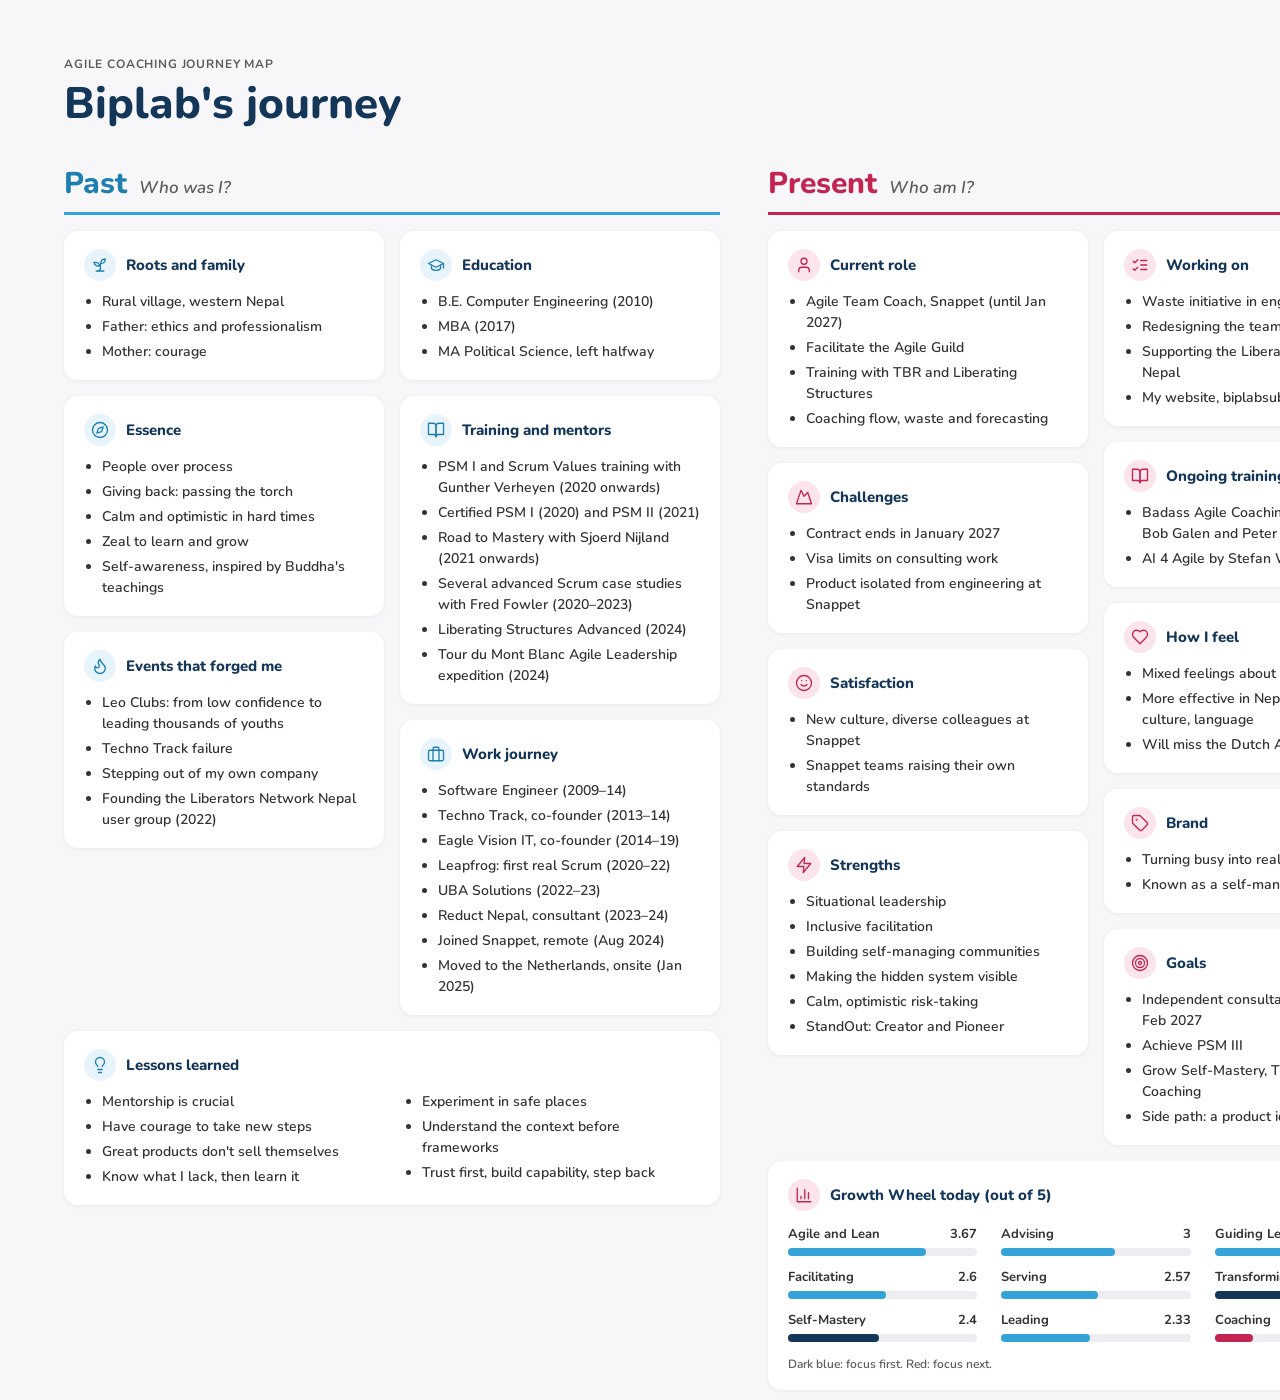
==== agile-journey-map-biplab.html @ 92140077 "Added Agile Journey Map" ====
<!doctype html>
<html lang="en-GB">
<head>
<meta charset="utf-8">
<meta name="viewport" content="width=device-width, initial-scale=1">
<meta name="robots" content="noindex, nofollow, noarchive, nosnippet, noimageindex">
<meta name="referrer" content="no-referrer">
<title>Agile Journey Map</title>
<link rel="preconnect" href="https://fonts.googleapis.com">
<link href="https://fonts.googleapis.com/css2?family=Nunito:wght@400;600;700;800&amp;display=swap" rel="stylesheet">
<style>
body{margin:0}
a{color:#143659}a:hover{color:#34a3d7}
/* Tablet and phone: stack Past, Present and Future */
@media (max-width: 1100px) {
  .aj-root{width:auto!important;height:auto!important;padding:32px 24px 40px!important;gap:28px!important}
  .aj-cols{flex-direction:column!important;gap:40px!important}
  .aj-col{width:100%!important;max-width:680px;margin:0 auto}
  .aj-head{flex-direction:column!important;align-items:flex-start!important;gap:14px!important;max-width:680px;width:100%;margin:0 auto}
  .aj-legend{flex-wrap:wrap;row-gap:6px!important}
}
/* Phone: one card per row */
@media (max-width: 640px) {
  .aj-root{padding:24px 16px 32px!important}
  .aj-head h1{font-size:34px!important;line-height:40px!important}
  .aj-legend span[style*="margin-left"]{margin-left:0!important;flex-basis:100%}
  .aj-split{flex-direction:column!important}
  .aj-split > div{width:100%;flex:none!important}
  .aj-grid2{grid-template-columns:minmax(0,1fr)!important}
  .aj-grid3{grid-template-columns:repeat(2,minmax(0,1fr))!important;column-gap:16px!important}
}
</style>
</head>
<body>
<div class="aj-root" style="width: 2200px; height: 1400px; box-sizing: border-box; padding: 56px 64px; background: #f7f7f9; font-family: 'ABeZeh', 'Nunito', sans-serif; color: #333333; display: flex; flex-direction: column; gap: 36px">

<div class="aj-head" style="display: flex; align-items: flex-end; justify-content: space-between; gap: 24px">
<div style="display: flex; flex-direction: column; gap: 6px">
<div style="font-size: 12px; line-height: 16px; font-weight: 700; letter-spacing: 0.07em; color: #5c5c5c">AGILE COACHING JOURNEY MAP</div>
<h1 style="margin: 0; font-size: 44px; line-height: 52px; font-weight: 800; color: #143659">Biplab's journey</h1>
</div>
<div class="aj-legend" style="display: flex; align-items: center; gap: 14px; font-size: 15px; font-weight: 700; color: #5c5c5c">
<span style="color: #1f7fb0">Past</span>
<span style="width: 56px; height: 2px; background: #c2c2c8"></span>
<span style="color: #c32451">Present</span>
<span style="width: 56px; height: 2px; background: #c2c2c8"></span>
<span style="color: #237a52">Future</span>
<span style="margin-left: 18px; font-weight: 600; color: #737373">Updated November 2026</span>
</div>
</div>

<div class="aj-cols" style="display: flex; gap: 48px; align-items: flex-start">

<!-- PAST: left = who I am, right = what I learned and did -->
<div class="aj-col" style="width: 656px; display: flex; flex-direction: column; gap: 16px">
<div style="display: flex; align-items: baseline; gap: 12px; padding-bottom: 10px; border-bottom: 3px solid #34a3d7">
<span style="font-size: 30px; line-height: 36px; font-weight: 800; color: #1f7fb0">Past</span>
<span style="font-size: 17px; font-weight: 600; font-style: italic; color: #5c5c5c">Who was I?</span>
</div>
<div class="aj-split" style="display: flex; gap: 16px; align-items: flex-start">
<div style="flex: 1 1 0; min-width: 0; display: flex; flex-direction: column; gap: 16px">

<div style="background: #ffffff; border-radius: 14px; box-shadow: 0 1px 4px rgba(20,54,89,0.07); padding: 18px 20px; display: flex; flex-direction: column; gap: 10px">
<div style="display: flex; align-items: center; gap: 10px; font-size: 15px; font-weight: 800; color: #143659"><span style="width: 32px; height: 32px; border-radius: 9999px; background: #e8f4fb; color: #1f7fb0; display: flex; align-items: center; justify-content: center; flex-shrink: 0"><svg width="18" height="18" viewBox="0 0 24 24" fill="none" stroke="currentColor" stroke-width="1.75" stroke-linecap="round" stroke-linejoin="round" aria-hidden="true"><path d="M7 20h10"></path><path d="M10 20c5.5-2.5.8-6.4 3-10"></path><path d="M9.5 9.4c1.1.8 1.8 2.2 2.3 3.7-2 .4-3.5.4-4.8-.3-1.2-.6-2.3-1.9-3-4.2 2.8-.5 4.4 0 5.5.8z"></path><path d="M14.1 6a7 7 0 0 0-1.1 4c1.9-.1 3.3-.6 4.3-1.4 1-1 1.6-2.3 1.7-4.6-2.7.1-4 1-4.9 2z"></path></svg></span>Roots and family</div>
<ul style="margin: 0; padding-left: 18px; font-size: 14px; line-height: 21px; font-weight: 600; display: flex; flex-direction: column; gap: 4px">
<li>Rural village, western Nepal</li>
<li>Father: ethics and professionalism</li>
<li>Mother: courage</li>
</ul>
</div>

<div style="background: #ffffff; border-radius: 14px; box-shadow: 0 1px 4px rgba(20,54,89,0.07); padding: 18px 20px; display: flex; flex-direction: column; gap: 10px">
<div style="display: flex; align-items: center; gap: 10px; font-size: 15px; font-weight: 800; color: #143659"><span style="width: 32px; height: 32px; border-radius: 9999px; background: #e8f4fb; color: #1f7fb0; display: flex; align-items: center; justify-content: center; flex-shrink: 0"><svg width="18" height="18" viewBox="0 0 24 24" fill="none" stroke="currentColor" stroke-width="1.75" stroke-linecap="round" stroke-linejoin="round" aria-hidden="true"><circle cx="12" cy="12" r="10"></circle><path d="m16.24 7.76-2.12 6.36-6.36 2.12 2.12-6.36 6.36-2.12z"></path></svg></span>Essence</div>
<ul style="margin: 0; padding-left: 18px; font-size: 14px; line-height: 21px; font-weight: 600; display: flex; flex-direction: column; gap: 4px">
<li>People over process</li>
<li>Giving back: passing the torch</li>
<li>Calm and optimistic in hard times</li>
<li>Zeal to learn and grow</li>
<li>Self-awareness, inspired by Buddha's teachings</li>
</ul>
</div>

<div style="background: #ffffff; border-radius: 14px; box-shadow: 0 1px 4px rgba(20,54,89,0.07); padding: 18px 20px; display: flex; flex-direction: column; gap: 10px">
<div style="display: flex; align-items: center; gap: 10px; font-size: 15px; font-weight: 800; color: #143659"><span style="width: 32px; height: 32px; border-radius: 9999px; background: #e8f4fb; color: #1f7fb0; display: flex; align-items: center; justify-content: center; flex-shrink: 0"><svg width="18" height="18" viewBox="0 0 24 24" fill="none" stroke="currentColor" stroke-width="1.75" stroke-linecap="round" stroke-linejoin="round" aria-hidden="true"><path d="M8.5 14.5A2.5 2.5 0 0 0 11 12c0-1.38-.5-2-1-3-1.07-2.14-.22-4.05 2-6 .5 2.5 2 4.9 4 6.5 2 1.6 3 3.5 3 5.5a7 7 0 1 1-14 0c0-1.15.43-2.29 1-3a2.5 2.5 0 0 0 2.5 2.5z"></path></svg></span>Events that forged me</div>
<ul style="margin: 0; padding-left: 18px; font-size: 14px; line-height: 21px; font-weight: 600; display: flex; flex-direction: column; gap: 4px">
<li>Leo Clubs: from low confidence to leading thousands of youths</li>
<li>Techno Track failure</li>
<li>Stepping out of my own company</li>
<li>Founding the Liberators Network Nepal user group (2022)</li>
</ul>
</div>

</div>
<div style="flex: 1 1 0; min-width: 0; display: flex; flex-direction: column; gap: 16px">

<div style="background: #ffffff; border-radius: 14px; box-shadow: 0 1px 4px rgba(20,54,89,0.07); padding: 18px 20px; display: flex; flex-direction: column; gap: 10px">
<div style="display: flex; align-items: center; gap: 10px; font-size: 15px; font-weight: 800; color: #143659"><span style="width: 32px; height: 32px; border-radius: 9999px; background: #e8f4fb; color: #1f7fb0; display: flex; align-items: center; justify-content: center; flex-shrink: 0"><svg width="18" height="18" viewBox="0 0 24 24" fill="none" stroke="currentColor" stroke-width="1.75" stroke-linecap="round" stroke-linejoin="round" aria-hidden="true"><path d="M22 10v6M2 10l10-5 10 5-10 5z"></path><path d="M6 12v5c3 3 9 3 12 0v-5"></path></svg></span>Education</div>
<ul style="margin: 0; padding-left: 18px; font-size: 14px; line-height: 21px; font-weight: 600; display: flex; flex-direction: column; gap: 4px">
<li>B.E. Computer Engineering (2010)</li>
<li>MBA (2017)</li>
<li>MA Political Science, left halfway</li>
</ul>
</div>

<div style="background: #ffffff; border-radius: 14px; box-shadow: 0 1px 4px rgba(20,54,89,0.07); padding: 18px 20px; display: flex; flex-direction: column; gap: 10px">
<div style="display: flex; align-items: center; gap: 10px; font-size: 15px; font-weight: 800; color: #143659"><span style="width: 32px; height: 32px; border-radius: 9999px; background: #e8f4fb; color: #1f7fb0; display: flex; align-items: center; justify-content: center; flex-shrink: 0"><svg width="18" height="18" viewBox="0 0 24 24" fill="none" stroke="currentColor" stroke-width="1.75" stroke-linecap="round" stroke-linejoin="round" aria-hidden="true"><path d="M2 3h6a4 4 0 0 1 4 4v14a3 3 0 0 0-3-3H2z"></path><path d="M22 3h-6a4 4 0 0 0-4 4v14a3 3 0 0 1 3-3h7z"></path></svg></span>Training and mentors</div>
<ul style="margin: 0; padding-left: 18px; font-size: 14px; line-height: 21px; font-weight: 600; display: flex; flex-direction: column; gap: 4px">
<li>PSM I and Scrum Values training with Gunther Verheyen (2020 onwards)</li>
<li>Certified PSM I (2020) and PSM II (2021)</li>
<li>Road to Mastery with Sjoerd Nijland (2021 onwards)</li>
<li>Several advanced Scrum case studies with Fred Fowler (2020–2023)</li>
<li>Liberating Structures Advanced (2024)</li>
<li>Tour du Mont Blanc Agile Leadership expedition (2024)</li>
</ul>
</div>

<div style="background: #ffffff; border-radius: 14px; box-shadow: 0 1px 4px rgba(20,54,89,0.07); padding: 18px 20px; display: flex; flex-direction: column; gap: 10px">
<div style="display: flex; align-items: center; gap: 10px; font-size: 15px; font-weight: 800; color: #143659"><span style="width: 32px; height: 32px; border-radius: 9999px; background: #e8f4fb; color: #1f7fb0; display: flex; align-items: center; justify-content: center; flex-shrink: 0"><svg width="18" height="18" viewBox="0 0 24 24" fill="none" stroke="currentColor" stroke-width="1.75" stroke-linecap="round" stroke-linejoin="round" aria-hidden="true"><rect width="20" height="14" x="2" y="7" rx="2"></rect><path d="M16 21V5a2 2 0 0 0-2-2h-4a2 2 0 0 0-2 2v16"></path></svg></span>Work journey</div>
<ul style="margin: 0; padding-left: 18px; font-size: 14px; line-height: 21px; font-weight: 600; display: flex; flex-direction: column; gap: 4px">
<li>Software Engineer (2009–14)</li>
<li>Techno Track, co-founder (2013–14)</li>
<li>Eagle Vision IT, co-founder (2014–19)</li>
<li>Leapfrog: first real Scrum (2020–22)</li>
<li>UBA Solutions (2022–23)</li>
<li>Reduct Nepal, consultant (2023–24)</li>
<li>Joined Snappet, remote (Aug 2024)</li>
<li>Moved to the Netherlands, onsite (Jan 2025)</li>
</ul>
</div>

</div>
</div>

<div style="background: #ffffff; border-radius: 14px; box-shadow: 0 1px 4px rgba(20,54,89,0.07); padding: 18px 20px; display: flex; flex-direction: column; gap: 10px">
<div style="display: flex; align-items: center; gap: 10px; font-size: 15px; font-weight: 800; color: #143659"><span style="width: 32px; height: 32px; border-radius: 9999px; background: #e8f4fb; color: #1f7fb0; display: flex; align-items: center; justify-content: center; flex-shrink: 0"><svg width="18" height="18" viewBox="0 0 24 24" fill="none" stroke="currentColor" stroke-width="1.75" stroke-linecap="round" stroke-linejoin="round" aria-hidden="true"><path d="M15 14c.2-1 .7-1.7 1.5-2.5 1-.9 1.5-2.2 1.5-3.5A6 6 0 0 0 6 8c0 1 .2 2.2 1.5 3.5.7.7 1.3 1.5 1.5 2.5"></path><path d="M9 18h6"></path><path d="M10 22h4"></path></svg></span>Lessons learned</div>
<div class="aj-grid2" style="display: grid; grid-template-columns: repeat(2, minmax(0, 1fr)); column-gap: 24px">
<ul style="margin: 0; padding-left: 18px; font-size: 14px; line-height: 21px; font-weight: 600; display: flex; flex-direction: column; gap: 4px">
<li>Mentorship is crucial</li>
<li>Have courage to take new steps</li>
<li>Great products don't sell themselves</li>
<li>Know what I lack, then learn it</li>
</ul>
<ul style="margin: 0; padding-left: 18px; font-size: 14px; line-height: 21px; font-weight: 600; display: flex; flex-direction: column; gap: 4px">
<li>Experiment in safe places</li>
<li>Understand the context before frameworks</li>
<li>Trust first, build capability, step back</li>
</ul>
</div>
</div>
</div>

<!-- PRESENT: context, then me, then goals leading into Future -->
<div class="aj-col" style="width: 656px; display: flex; flex-direction: column; gap: 16px">
<div style="display: flex; align-items: baseline; gap: 12px; padding-bottom: 10px; border-bottom: 3px solid #c32451">
<span style="font-size: 30px; line-height: 36px; font-weight: 800; color: #c32451">Present</span>
<span style="font-size: 17px; font-weight: 600; font-style: italic; color: #5c5c5c">Who am I?</span>
</div>
<div class="aj-split" style="display: flex; gap: 16px; align-items: flex-start">
<div style="flex: 1 1 0; min-width: 0; display: flex; flex-direction: column; gap: 16px">

<div style="background: #ffffff; border-radius: 14px; box-shadow: 0 1px 4px rgba(20,54,89,0.07); padding: 18px 20px; display: flex; flex-direction: column; gap: 10px">
<div style="display: flex; align-items: center; gap: 10px; font-size: 15px; font-weight: 800; color: #143659"><span style="width: 32px; height: 32px; border-radius: 9999px; background: #fbe4ea; color: #c32451; display: flex; align-items: center; justify-content: center; flex-shrink: 0"><svg width="18" height="18" viewBox="0 0 24 24" fill="none" stroke="currentColor" stroke-width="1.75" stroke-linecap="round" stroke-linejoin="round" aria-hidden="true"><path d="M19 21v-2a4 4 0 0 0-4-4H9a4 4 0 0 0-4 4v2"></path><circle cx="12" cy="7" r="4"></circle></svg></span>Current role</div>
<ul style="margin: 0; padding-left: 18px; font-size: 14px; line-height: 21px; font-weight: 600; display: flex; flex-direction: column; gap: 4px">
<li>Agile Team Coach, Snappet (until Jan 2027)</li>
<li>Facilitate the Agile Guild</li>
<li>Training with TBR and Liberating Structures</li>
<li>Coaching flow, waste and forecasting</li>
</ul>
</div>

<div style="background: #ffffff; border-radius: 14px; box-shadow: 0 1px 4px rgba(20,54,89,0.07); padding: 18px 20px; display: flex; flex-direction: column; gap: 10px">
<div style="display: flex; align-items: center; gap: 10px; font-size: 15px; font-weight: 800; color: #143659"><span style="width: 32px; height: 32px; border-radius: 9999px; background: #fbe4ea; color: #c32451; display: flex; align-items: center; justify-content: center; flex-shrink: 0"><svg width="18" height="18" viewBox="0 0 24 24" fill="none" stroke="currentColor" stroke-width="1.75" stroke-linecap="round" stroke-linejoin="round" aria-hidden="true"><path d="m8 3 4 8 5-5 5 15H2L8 3z"></path></svg></span>Challenges</div>
<ul style="margin: 0; padding-left: 18px; font-size: 14px; line-height: 21px; font-weight: 600; display: flex; flex-direction: column; gap: 4px">
<li>Contract ends in January 2027</li>
<li>Visa limits on consulting work</li>
<li>Product isolated from engineering at Snappet</li>
</ul>
</div>

<div style="background: #ffffff; border-radius: 14px; box-shadow: 0 1px 4px rgba(20,54,89,0.07); padding: 18px 20px; display: flex; flex-direction: column; gap: 10px">
<div style="display: flex; align-items: center; gap: 10px; font-size: 15px; font-weight: 800; color: #143659"><span style="width: 32px; height: 32px; border-radius: 9999px; background: #fbe4ea; color: #c32451; display: flex; align-items: center; justify-content: center; flex-shrink: 0"><svg width="18" height="18" viewBox="0 0 24 24" fill="none" stroke="currentColor" stroke-width="1.75" stroke-linecap="round" stroke-linejoin="round" aria-hidden="true"><circle cx="12" cy="12" r="10"></circle><path d="M8 14s1.5 2 4 2 4-2 4-2"></path><path d="M9 9h.01"></path><path d="M15 9h.01"></path></svg></span>Satisfaction</div>
<ul style="margin: 0; padding-left: 18px; font-size: 14px; line-height: 21px; font-weight: 600; display: flex; flex-direction: column; gap: 4px">
<li>New culture, diverse colleagues at Snappet</li>
<li>Snappet teams raising their own standards</li>
</ul>
</div>

<div style="background: #ffffff; border-radius: 14px; box-shadow: 0 1px 4px rgba(20,54,89,0.07); padding: 18px 20px; display: flex; flex-direction: column; gap: 10px">
<div style="display: flex; align-items: center; gap: 10px; font-size: 15px; font-weight: 800; color: #143659"><span style="width: 32px; height: 32px; border-radius: 9999px; background: #fbe4ea; color: #c32451; display: flex; align-items: center; justify-content: center; flex-shrink: 0"><svg width="18" height="18" viewBox="0 0 24 24" fill="none" stroke="currentColor" stroke-width="1.75" stroke-linecap="round" stroke-linejoin="round" aria-hidden="true"><path d="M13 2 3 14h9l-1 8 10-12h-9l1-8z"></path></svg></span>Strengths</div>
<ul style="margin: 0; padding-left: 18px; font-size: 14px; line-height: 21px; font-weight: 600; display: flex; flex-direction: column; gap: 4px">
<li>Situational leadership</li>
<li>Inclusive facilitation</li>
<li>Building self-managing communities</li>
<li>Making the hidden system visible</li>
<li>Calm, optimistic risk-taking</li>
<li>StandOut: Creator and Pioneer</li>
</ul>
</div>

</div>
<div style="flex: 1 1 0; min-width: 0; display: flex; flex-direction: column; gap: 16px">

<div style="background: #ffffff; border-radius: 14px; box-shadow: 0 1px 4px rgba(20,54,89,0.07); padding: 18px 20px; display: flex; flex-direction: column; gap: 10px">
<div style="display: flex; align-items: center; gap: 10px; font-size: 15px; font-weight: 800; color: #143659"><span style="width: 32px; height: 32px; border-radius: 9999px; background: #fbe4ea; color: #c32451; display: flex; align-items: center; justify-content: center; flex-shrink: 0"><svg width="18" height="18" viewBox="0 0 24 24" fill="none" stroke="currentColor" stroke-width="1.75" stroke-linecap="round" stroke-linejoin="round" aria-hidden="true"><path d="m3 17 2 2 4-4"></path><path d="m3 7 2 2 4-4"></path><path d="M13 6h8"></path><path d="M13 12h8"></path><path d="M13 18h8"></path></svg></span>Working on</div>
<ul style="margin: 0; padding-left: 18px; font-size: 14px; line-height: 21px; font-weight: 600; display: flex; flex-direction: column; gap: 4px">
<li>Waste initiative in engineering</li>
<li>Redesigning the team health meeting</li>
<li>Supporting the Liberators community in Nepal</li>
<li>My website, biplabsubedi.com</li>
</ul>
</div>

<div style="background: #ffffff; border-radius: 14px; box-shadow: 0 1px 4px rgba(20,54,89,0.07); padding: 18px 20px; display: flex; flex-direction: column; gap: 10px">
<div style="display: flex; align-items: center; gap: 10px; font-size: 15px; font-weight: 800; color: #143659"><span style="width: 32px; height: 32px; border-radius: 9999px; background: #fbe4ea; color: #c32451; display: flex; align-items: center; justify-content: center; flex-shrink: 0"><svg width="18" height="18" viewBox="0 0 24 24" fill="none" stroke="currentColor" stroke-width="1.75" stroke-linecap="round" stroke-linejoin="round" aria-hidden="true"><path d="M2 3h6a4 4 0 0 1 4 4v14a3 3 0 0 0-3-3H2z"></path><path d="M22 3h-6a4 4 0 0 0-4 4v14a3 3 0 0 1 3-3h7z"></path></svg></span>Ongoing training</div>
<ul style="margin: 0; padding-left: 18px; font-size: 14px; line-height: 21px; font-weight: 600; display: flex; flex-direction: column; gap: 4px">
<li>Badass Agile Coaching Masterclass with Bob Galen and Peter Fischbach</li>
<li>AI 4 Agile by Stefan Wolpers</li>
</ul>
</div>

<div style="background: #ffffff; border-radius: 14px; box-shadow: 0 1px 4px rgba(20,54,89,0.07); padding: 18px 20px; display: flex; flex-direction: column; gap: 10px">
<div style="display: flex; align-items: center; gap: 10px; font-size: 15px; font-weight: 800; color: #143659"><span style="width: 32px; height: 32px; border-radius: 9999px; background: #fbe4ea; color: #c32451; display: flex; align-items: center; justify-content: center; flex-shrink: 0"><svg width="18" height="18" viewBox="0 0 24 24" fill="none" stroke="currentColor" stroke-width="1.75" stroke-linecap="round" stroke-linejoin="round" aria-hidden="true"><path d="M19 14c1.49-1.46 3-3.21 3-5.5A5.5 5.5 0 0 0 16.5 3c-1.76 0-3 .5-4.5 2-1.5-1.5-2.74-2-4.5-2A5.5 5.5 0 0 0 2 8.5c0 2.3 1.5 4.05 3 5.5l7 7Z"></path></svg></span>How I feel</div>
<ul style="margin: 0; padding-left: 18px; font-size: 14px; line-height: 21px; font-weight: 600; display: flex; flex-direction: column; gap: 4px">
<li>Mixed feelings about leaving</li>
<li>More effective in Nepal: my country, culture, language</li>
<li>Will miss the Dutch Agile network</li>
</ul>
</div>

<div style="background: #ffffff; border-radius: 14px; box-shadow: 0 1px 4px rgba(20,54,89,0.07); padding: 18px 20px; display: flex; flex-direction: column; gap: 10px">
<div style="display: flex; align-items: center; gap: 10px; font-size: 15px; font-weight: 800; color: #143659"><span style="width: 32px; height: 32px; border-radius: 9999px; background: #fbe4ea; color: #c32451; display: flex; align-items: center; justify-content: center; flex-shrink: 0"><svg width="18" height="18" viewBox="0 0 24 24" fill="none" stroke="currentColor" stroke-width="1.75" stroke-linecap="round" stroke-linejoin="round" aria-hidden="true"><path d="M12.586 2.586A2 2 0 0 0 11.172 2H4a2 2 0 0 0-2 2v7.172a2 2 0 0 0 .586 1.414l8.704 8.704a2.426 2.426 0 0 0 3.42 0l6.58-6.58a2.426 2.426 0 0 0 0-3.42z"></path><circle cx="7.5" cy="7.5" r=".5"></circle></svg></span>Brand</div>
<ul style="margin: 0; padding-left: 18px; font-size: 14px; line-height: 21px; font-weight: 600; display: flex; flex-direction: column; gap: 4px">
<li>Turning busy into real value</li>
<li>Known as a self-management coach</li>
</ul>
</div>

<div style="background: #ffffff; border-radius: 14px; box-shadow: 0 1px 4px rgba(20,54,89,0.07); padding: 18px 20px; display: flex; flex-direction: column; gap: 10px">
<div style="display: flex; align-items: center; gap: 10px; font-size: 15px; font-weight: 800; color: #143659"><span style="width: 32px; height: 32px; border-radius: 9999px; background: #fbe4ea; color: #c32451; display: flex; align-items: center; justify-content: center; flex-shrink: 0"><svg width="18" height="18" viewBox="0 0 24 24" fill="none" stroke="currentColor" stroke-width="1.75" stroke-linecap="round" stroke-linejoin="round" aria-hidden="true"><circle cx="12" cy="12" r="10"></circle><circle cx="12" cy="12" r="6"></circle><circle cx="12" cy="12" r="2"></circle></svg></span>Goals</div>
<ul style="margin: 0; padding-left: 18px; font-size: 14px; line-height: 21px; font-weight: 600; display: flex; flex-direction: column; gap: 4px">
<li>Independent consultant in Kathmandu, Feb 2027</li>
<li>Achieve PSM III</li>
<li>Grow Self-Mastery, Transforming, then Coaching</li>
<li>Side path: a product idea in Nepal</li>
</ul>
</div>

</div>
</div>

<div style="background: #ffffff; border-radius: 14px; box-shadow: 0 1px 4px rgba(20,54,89,0.07); padding: 18px 20px; display: flex; flex-direction: column; gap: 14px">
<div style="display: flex; align-items: center; gap: 10px; font-size: 15px; font-weight: 800; color: #143659"><span style="width: 32px; height: 32px; border-radius: 9999px; background: #fbe4ea; color: #c32451; display: flex; align-items: center; justify-content: center; flex-shrink: 0"><svg width="18" height="18" viewBox="0 0 24 24" fill="none" stroke="currentColor" stroke-width="1.75" stroke-linecap="round" stroke-linejoin="round" aria-hidden="true"><path d="M3 3v18h18"></path><path d="M18 17V9"></path><path d="M13 17V5"></path><path d="M8 17v-3"></path></svg></span>Growth Wheel today (out of 5)</div>
<div class="aj-grid3" style="display: grid; grid-template-columns: repeat(3, minmax(0, 1fr)); column-gap: 24px; row-gap: 12px; font-size: 13px; line-height: 18px; font-weight: 700">
<div style="display: flex; flex-direction: column; gap: 5px"><div style="display: flex; justify-content: space-between"><span>Agile and Lean</span><span>3.67</span></div><div style="height: 8px; border-radius: 9999px; background: #ececf1"><div style="width: 73%; height: 8px; border-radius: 9999px; background: #34a3d7"></div></div></div>
<div style="display: flex; flex-direction: column; gap: 5px"><div style="display: flex; justify-content: space-between"><span>Advising</span><span>3</span></div><div style="height: 8px; border-radius: 9999px; background: #ececf1"><div style="width: 60%; height: 8px; border-radius: 9999px; background: #34a3d7"></div></div></div>
<div style="display: flex; flex-direction: column; gap: 5px"><div style="display: flex; justify-content: space-between"><span>Guiding Learning</span><span>3</span></div><div style="height: 8px; border-radius: 9999px; background: #ececf1"><div style="width: 60%; height: 8px; border-radius: 9999px; background: #34a3d7"></div></div></div>
<div style="display: flex; flex-direction: column; gap: 5px"><div style="display: flex; justify-content: space-between"><span>Facilitating</span><span>2.6</span></div><div style="height: 8px; border-radius: 9999px; background: #ececf1"><div style="width: 52%; height: 8px; border-radius: 9999px; background: #34a3d7"></div></div></div>
<div style="display: flex; flex-direction: column; gap: 5px"><div style="display: flex; justify-content: space-between"><span>Serving</span><span>2.57</span></div><div style="height: 8px; border-radius: 9999px; background: #ececf1"><div style="width: 51%; height: 8px; border-radius: 9999px; background: #34a3d7"></div></div></div>
<div style="display: flex; flex-direction: column; gap: 5px"><div style="display: flex; justify-content: space-between"><span>Transforming</span><span>2.5</span></div><div style="height: 8px; border-radius: 9999px; background: #ececf1"><div style="width: 50%; height: 8px; border-radius: 9999px; background: #143659"></div></div></div>
<div style="display: flex; flex-direction: column; gap: 5px"><div style="display: flex; justify-content: space-between"><span>Self-Mastery</span><span>2.4</span></div><div style="height: 8px; border-radius: 9999px; background: #ececf1"><div style="width: 48%; height: 8px; border-radius: 9999px; background: #143659"></div></div></div>
<div style="display: flex; flex-direction: column; gap: 5px"><div style="display: flex; justify-content: space-between"><span>Leading</span><span>2.33</span></div><div style="height: 8px; border-radius: 9999px; background: #ececf1"><div style="width: 47%; height: 8px; border-radius: 9999px; background: #34a3d7"></div></div></div>
<div style="display: flex; flex-direction: column; gap: 5px"><div style="display: flex; justify-content: space-between"><span>Coaching</span><span>1</span></div><div style="height: 8px; border-radius: 9999px; background: #ececf1"><div style="width: 20%; height: 8px; border-radius: 9999px; background: #c32451"></div></div></div>
</div>
<div style="font-size: 12px; line-height: 16px; font-weight: 600; color: #5c5c5c">Dark blue: focus first. Red: focus next.</div>
</div>
</div>

<!-- FUTURE: near to far, top to bottom -->
<div class="aj-col" style="width: 656px; display: flex; flex-direction: column; gap: 16px">
<div style="display: flex; align-items: baseline; gap: 12px; padding-bottom: 10px; border-bottom: 3px solid #2e9e6a">
<span style="font-size: 30px; line-height: 36px; font-weight: 800; color: #237a52">Future</span>
<span style="font-size: 17px; font-weight: 600; font-style: italic; color: #5c5c5c">Who will I become?</span>
</div>

<div style="background: #ffffff; border-radius: 14px; box-shadow: 0 1px 4px rgba(20,54,89,0.07); padding: 18px 20px; display: flex; flex-direction: column; gap: 10px">
<div style="display: flex; align-items: center; gap: 10px; font-size: 15px; font-weight: 800; color: #143659"><span style="width: 32px; height: 32px; border-radius: 9999px; background: #e3f3ea; color: #237a52; display: flex; align-items: center; justify-content: center; flex-shrink: 0"><svg width="18" height="18" viewBox="0 0 24 24" fill="none" stroke="currentColor" stroke-width="1.75" stroke-linecap="round" stroke-linejoin="round" aria-hidden="true"><circle cx="12" cy="12" r="10"></circle><path d="m12 16 4-4-4-4"></path><path d="M8 12h8"></path></svg></span>What's next</div>
<div class="aj-grid2" style="display: grid; grid-template-columns: repeat(2, minmax(0, 1fr)); column-gap: 24px">
<ul style="margin: 0; padding-left: 18px; font-size: 14px; line-height: 21px; font-weight: 600"><li>Next: build my consulting practice in Nepal</li></ul>
<ul style="margin: 0; padding-left: 18px; font-size: 14px; line-height: 21px; font-weight: 600"><li>5+ years: keep growing as a coach</li></ul>
</div>
</div>

<div class="aj-grid2" style="display: grid; grid-template-columns: repeat(2, minmax(0, 1fr)); gap: 16px">

<div style="background: #ffffff; border-radius: 14px; box-shadow: 0 1px 4px rgba(20,54,89,0.07); padding: 18px 20px; display: flex; flex-direction: column; gap: 10px">
<div style="display: flex; align-items: center; gap: 10px; font-size: 15px; font-weight: 800; color: #143659"><span style="width: 32px; height: 32px; border-radius: 9999px; background: #e3f3ea; color: #237a52; display: flex; align-items: center; justify-content: center; flex-shrink: 0"><svg width="18" height="18" viewBox="0 0 24 24" fill="none" stroke="currentColor" stroke-width="1.75" stroke-linecap="round" stroke-linejoin="round" aria-hidden="true"><path d="M6 8.5a6.5 6.5 0 1 1 13 0c0 6-6 6-6 10a3.5 3.5 0 1 1-7 0"></path><path d="M15 8.5a2.5 2.5 0 0 0-5 0v1a2 2 0 1 1 0 4"></path></svg></span>Coaching gaps</div>
<ul style="margin: 0; padding-left: 18px; font-size: 14px; line-height: 21px; font-weight: 600; display: flex; flex-direction: column; gap: 4px">
<li>Not knowing: stay with confusion</li>
<li>Deep listening, even to what isn't said</li>
</ul>
</div>

<div style="background: #ffffff; border-radius: 14px; box-shadow: 0 1px 4px rgba(20,54,89,0.07); padding: 18px 20px; display: flex; flex-direction: column; gap: 10px">
<div style="display: flex; align-items: center; gap: 10px; font-size: 15px; font-weight: 800; color: #143659"><span style="width: 32px; height: 32px; border-radius: 9999px; background: #e3f3ea; color: #237a52; display: flex; align-items: center; justify-content: center; flex-shrink: 0"><svg width="18" height="18" viewBox="0 0 24 24" fill="none" stroke="currentColor" stroke-width="1.75" stroke-linecap="round" stroke-linejoin="round" aria-hidden="true"><path d="M2 12s3-7 10-7 10 7 10 7-3 7-10 7-10-7-10-7Z"></path><circle cx="12" cy="12" r="3"></circle></svg></span>Self-awareness</div>
<ul style="margin: 0; padding-left: 18px; font-size: 14px; line-height: 21px; font-weight: 600; display: flex; flex-direction: column; gap: 4px">
<li>Daily practice</li>
<li>Vipassana retreat in 2027</li>
<li>Vegetarian from 5 May 2027</li>
</ul>
</div>

<div style="background: #ffffff; border-radius: 14px; box-shadow: 0 1px 4px rgba(20,54,89,0.07); padding: 18px 20px; display: flex; flex-direction: column; gap: 10px">
<div style="display: flex; align-items: center; gap: 10px; font-size: 15px; font-weight: 800; color: #143659"><span style="width: 32px; height: 32px; border-radius: 9999px; background: #e3f3ea; color: #237a52; display: flex; align-items: center; justify-content: center; flex-shrink: 0"><svg width="18" height="18" viewBox="0 0 24 24" fill="none" stroke="currentColor" stroke-width="1.75" stroke-linecap="round" stroke-linejoin="round" aria-hidden="true"><path d="M12 3v18"></path><path d="M5 6h12l3 3-3 3H5z"></path></svg></span>Possible additional paths</div>
<ul style="margin: 0; padding-left: 18px; font-size: 14px; line-height: 21px; font-weight: 600; display: flex; flex-direction: column; gap: 4px">
<li>Writing on Agile and Awareness, maybe a book</li>
<li>My own product in Nepal</li>
<li>PST track</li>
</ul>
</div>

<div style="background: #ffffff; border-radius: 14px; box-shadow: 0 1px 4px rgba(20,54,89,0.07); padding: 18px 20px; display: flex; flex-direction: column; gap: 10px">
<div style="display: flex; align-items: center; gap: 10px; font-size: 15px; font-weight: 800; color: #143659"><span style="width: 32px; height: 32px; border-radius: 9999px; background: #e3f3ea; color: #237a52; display: flex; align-items: center; justify-content: center; flex-shrink: 0"><svg width="18" height="18" viewBox="0 0 24 24" fill="none" stroke="currentColor" stroke-width="1.75" stroke-linecap="round" stroke-linejoin="round" aria-hidden="true"><path d="M21 12a9 9 0 1 1-3-6.7L21 8"></path><path d="M21 3v5h-5"></path></svg></span>Possible pivot</div>
<ul style="margin: 0; padding-left: 18px; font-size: 14px; line-height: 21px; font-weight: 600; display: flex; flex-direction: column; gap: 4px">
<li>If consulting doesn't work out: a full-time role, remote or on-site</li>
</ul>
</div>

</div>

<div style="background: #ffffff; border-radius: 14px; box-shadow: 0 1px 4px rgba(20,54,89,0.07); padding: 18px 20px; display: flex; flex-direction: column; gap: 10px">
<div style="display: flex; align-items: center; gap: 10px; font-size: 15px; font-weight: 800; color: #143659"><span style="width: 32px; height: 32px; border-radius: 9999px; background: #e3f3ea; color: #237a52; display: flex; align-items: center; justify-content: center; flex-shrink: 0"><svg width="18" height="18" viewBox="0 0 24 24" fill="none" stroke="currentColor" stroke-width="1.75" stroke-linecap="round" stroke-linejoin="round" aria-hidden="true"><path d="m3 11 18-5v12L3 14v-3z"></path><path d="M11.6 16.8a3 3 0 1 1-5.8-1.6"></path></svg></span>Brand in 3–5 years</div>
<ul style="margin: 0; padding-left: 18px; font-size: 14px; line-height: 21px; font-weight: 600; display: flex; flex-direction: column; gap: 4px">
<li>Highly demanded Agile consultant in Nepal</li>
</ul>
</div>

<div style="background: #143659; border-radius: 14px; padding: 22px 24px; display: flex; align-items: center; gap: 16px; color: #ffffff">
<span style="width: 40px; height: 40px; border-radius: 9999px; background: rgba(255,255,255,0.14); display: flex; align-items: center; justify-content: center; flex-shrink: 0"><svg width="22" height="22" viewBox="0 0 24 24" fill="none" stroke="currentColor" stroke-width="1.75" stroke-linecap="round" stroke-linejoin="round" aria-hidden="true"><path d="M12 3l1.9 5.8L20 11l-6.1 2.2L12 19l-1.9-5.8L4 11l6.1-2.2z"></path></svg></span>
<div style="display: flex; flex-direction: column; gap: 2px"><span style="font-size: 12px; line-height: 16px; font-weight: 700; letter-spacing: 0.07em; color: #c9dbe9">THE DREAM</span><span style="font-size: 20px; line-height: 28px; font-weight: 800">Guide or Catalyst across the whole Growth Wheel</span></div>
</div>

</div>

</div>
</div>
</body>
</html>
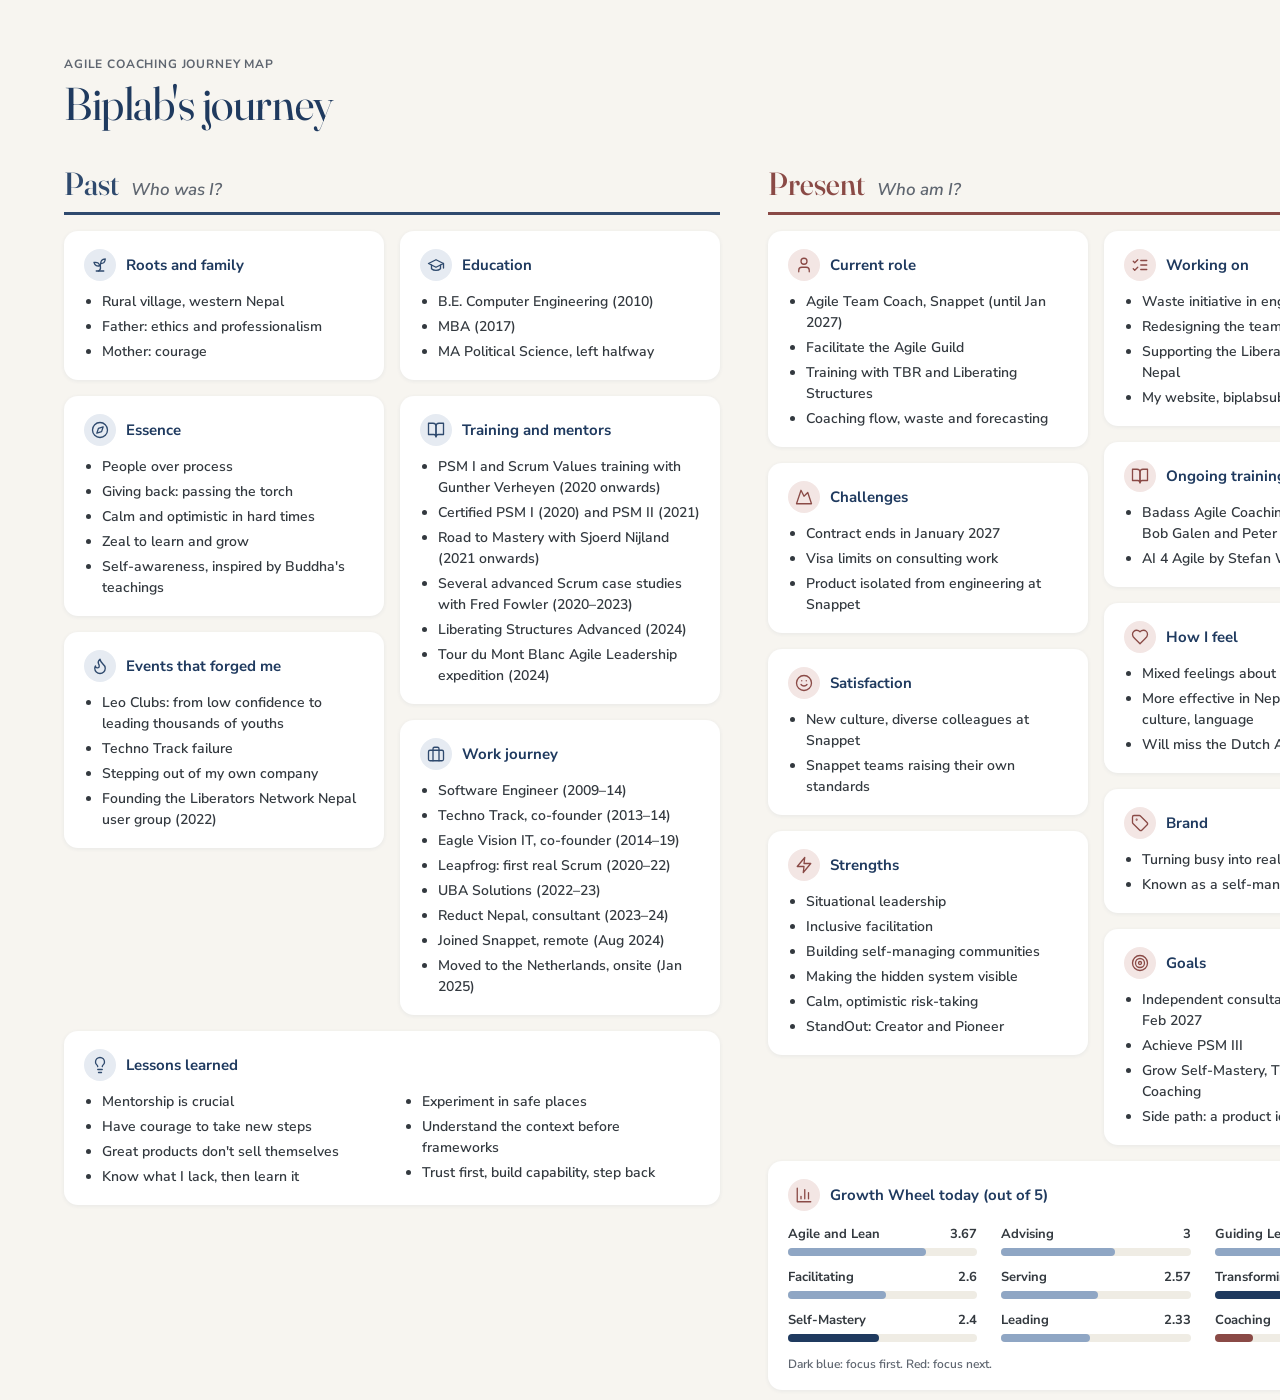
==== commit b7d39939: "Updated agile journey map" ====
--- a/agile-journey-map-biplab.html
+++ b/agile-journey-map-biplab.html
@@ -7,10 +7,11 @@
 <meta name="referrer" content="no-referrer">
 <title>Agile Journey Map</title>
 <link rel="preconnect" href="https://fonts.googleapis.com">
-<link href="https://fonts.googleapis.com/css2?family=Nunito:wght@400;600;700;800&amp;display=swap" rel="stylesheet">
+<link rel="preconnect" href="https://fonts.gstatic.com" crossorigin>
+<link href="https://fonts.googleapis.com/css2?family=Fraunces:ital,opsz,wght@0,9..144,400;0,9..144,500;1,9..144,400&amp;family=Nunito+Sans:wght@400;600;700;800&amp;display=swap" rel="stylesheet">
 <style>
 body{margin:0}
-a{color:#143659}a:hover{color:#34a3d7}
+a{color:#1F3A5F}a:hover{color:#0F6E56}
 /* Tablet and phone: stack Past, Present and Future */
 @media (max-width: 1100px) {
   .aj-root{width:auto!important;height:auto!important;padding:32px 24px 40px!important;gap:28px!important}
@@ -32,20 +33,20 @@
 </style>
 </head>
 <body>
-<div class="aj-root" style="width: 2200px; height: 1400px; box-sizing: border-box; padding: 56px 64px; background: #f7f7f9; font-family: 'ABeZeh', 'Nunito', sans-serif; color: #333333; display: flex; flex-direction: column; gap: 36px">
+<div class="aj-root" style="width: 2200px; height: 1400px; box-sizing: border-box; padding: 56px 64px; background: #F7F5F0; font-family: 'Nunito Sans', 'Segoe UI', system-ui, sans-serif; color: #33393F; display: flex; flex-direction: column; gap: 36px">
 
 <div class="aj-head" style="display: flex; align-items: flex-end; justify-content: space-between; gap: 24px">
 <div style="display: flex; flex-direction: column; gap: 6px">
-<div style="font-size: 12px; line-height: 16px; font-weight: 700; letter-spacing: 0.07em; color: #5c5c5c">AGILE COACHING JOURNEY MAP</div>
-<h1 style="margin: 0; font-size: 44px; line-height: 52px; font-weight: 800; color: #143659">Biplab's journey</h1>
-</div>
-<div class="aj-legend" style="display: flex; align-items: center; gap: 14px; font-size: 15px; font-weight: 700; color: #5c5c5c">
-<span style="color: #1f7fb0">Past</span>
-<span style="width: 56px; height: 2px; background: #c2c2c8"></span>
-<span style="color: #c32451">Present</span>
-<span style="width: 56px; height: 2px; background: #c2c2c8"></span>
-<span style="color: #237a52">Future</span>
-<span style="margin-left: 18px; font-weight: 600; color: #737373">Updated November 2026</span>
+<div style="font-size: 12px; line-height: 16px; font-weight: 700; letter-spacing: 0.07em; color: #5F6670">AGILE COACHING JOURNEY MAP</div>
+<h1 style="margin: 0; font-family: 'Fraunces', Georgia, serif; font-variation-settings: 'opsz' 144; font-size: 46px; line-height: 52px; font-weight: 400; letter-spacing: -0.01em; color: #1F3A5F">Biplab's journey</h1>
+</div>
+<div class="aj-legend" style="display: flex; align-items: center; gap: 14px; font-size: 15px; font-weight: 700; color: #5F6670">
+<span style="color: #2F4A6E">Past</span>
+<span style="width: 56px; height: 2px; background: #D3CEC3"></span>
+<span style="color: #8A4A46">Present</span>
+<span style="width: 56px; height: 2px; background: #D3CEC3"></span>
+<span style="color: #0F6E56">Future</span>
+<span style="margin-left: 18px; font-weight: 600; color: #5F6670">Updated November 2026</span>
 </div>
 </div>
 
@@ -53,15 +54,15 @@
 
 <!-- PAST: left = who I am, right = what I learned and did -->
 <div class="aj-col" style="width: 656px; display: flex; flex-direction: column; gap: 16px">
-<div style="display: flex; align-items: baseline; gap: 12px; padding-bottom: 10px; border-bottom: 3px solid #34a3d7">
-<span style="font-size: 30px; line-height: 36px; font-weight: 800; color: #1f7fb0">Past</span>
-<span style="font-size: 17px; font-weight: 600; font-style: italic; color: #5c5c5c">Who was I?</span>
+<div style="display: flex; align-items: baseline; gap: 12px; padding-bottom: 10px; border-bottom: 3px solid #2F4A6E">
+<span style="font-family: 'Fraunces', Georgia, serif; font-variation-settings: 'opsz' 144; font-size: 32px; line-height: 36px; font-weight: 500; color: #2F4A6E">Past</span>
+<span style="font-size: 17px; font-weight: 600; font-style: italic; color: #5F6670">Who was I?</span>
 </div>
 <div class="aj-split" style="display: flex; gap: 16px; align-items: flex-start">
 <div style="flex: 1 1 0; min-width: 0; display: flex; flex-direction: column; gap: 16px">
 
-<div style="background: #ffffff; border-radius: 14px; box-shadow: 0 1px 4px rgba(20,54,89,0.07); padding: 18px 20px; display: flex; flex-direction: column; gap: 10px">
-<div style="display: flex; align-items: center; gap: 10px; font-size: 15px; font-weight: 800; color: #143659"><span style="width: 32px; height: 32px; border-radius: 9999px; background: #e8f4fb; color: #1f7fb0; display: flex; align-items: center; justify-content: center; flex-shrink: 0"><svg width="18" height="18" viewBox="0 0 24 24" fill="none" stroke="currentColor" stroke-width="1.75" stroke-linecap="round" stroke-linejoin="round" aria-hidden="true"><path d="M7 20h10"></path><path d="M10 20c5.5-2.5.8-6.4 3-10"></path><path d="M9.5 9.4c1.1.8 1.8 2.2 2.3 3.7-2 .4-3.5.4-4.8-.3-1.2-.6-2.3-1.9-3-4.2 2.8-.5 4.4 0 5.5.8z"></path><path d="M14.1 6a7 7 0 0 0-1.1 4c1.9-.1 3.3-.6 4.3-1.4 1-1 1.6-2.3 1.7-4.6-2.7.1-4 1-4.9 2z"></path></svg></span>Roots and family</div>
+<div style="background: #ffffff; border-radius: 14px; box-shadow: 0 1px 4px rgba(31,58,95,0.07); padding: 18px 20px; display: flex; flex-direction: column; gap: 10px">
+<div style="display: flex; align-items: center; gap: 10px; font-size: 15px; font-weight: 700; color: #1F3A5F"><span style="width: 32px; height: 32px; border-radius: 9999px; background: #E6EBF2; color: #2F4A6E; display: flex; align-items: center; justify-content: center; flex-shrink: 0"><svg width="18" height="18" viewBox="0 0 24 24" fill="none" stroke="currentColor" stroke-width="1.75" stroke-linecap="round" stroke-linejoin="round" aria-hidden="true"><path d="M7 20h10"></path><path d="M10 20c5.5-2.5.8-6.4 3-10"></path><path d="M9.5 9.4c1.1.8 1.8 2.2 2.3 3.7-2 .4-3.5.4-4.8-.3-1.2-.6-2.3-1.9-3-4.2 2.8-.5 4.4 0 5.5.8z"></path><path d="M14.1 6a7 7 0 0 0-1.1 4c1.9-.1 3.3-.6 4.3-1.4 1-1 1.6-2.3 1.7-4.6-2.7.1-4 1-4.9 2z"></path></svg></span>Roots and family</div>
 <ul style="margin: 0; padding-left: 18px; font-size: 14px; line-height: 21px; font-weight: 600; display: flex; flex-direction: column; gap: 4px">
 <li>Rural village, western Nepal</li>
 <li>Father: ethics and professionalism</li>
@@ -69,8 +70,8 @@
 </ul>
 </div>
 
-<div style="background: #ffffff; border-radius: 14px; box-shadow: 0 1px 4px rgba(20,54,89,0.07); padding: 18px 20px; display: flex; flex-direction: column; gap: 10px">
-<div style="display: flex; align-items: center; gap: 10px; font-size: 15px; font-weight: 800; color: #143659"><span style="width: 32px; height: 32px; border-radius: 9999px; background: #e8f4fb; color: #1f7fb0; display: flex; align-items: center; justify-content: center; flex-shrink: 0"><svg width="18" height="18" viewBox="0 0 24 24" fill="none" stroke="currentColor" stroke-width="1.75" stroke-linecap="round" stroke-linejoin="round" aria-hidden="true"><circle cx="12" cy="12" r="10"></circle><path d="m16.24 7.76-2.12 6.36-6.36 2.12 2.12-6.36 6.36-2.12z"></path></svg></span>Essence</div>
+<div style="background: #ffffff; border-radius: 14px; box-shadow: 0 1px 4px rgba(31,58,95,0.07); padding: 18px 20px; display: flex; flex-direction: column; gap: 10px">
+<div style="display: flex; align-items: center; gap: 10px; font-size: 15px; font-weight: 700; color: #1F3A5F"><span style="width: 32px; height: 32px; border-radius: 9999px; background: #E6EBF2; color: #2F4A6E; display: flex; align-items: center; justify-content: center; flex-shrink: 0"><svg width="18" height="18" viewBox="0 0 24 24" fill="none" stroke="currentColor" stroke-width="1.75" stroke-linecap="round" stroke-linejoin="round" aria-hidden="true"><circle cx="12" cy="12" r="10"></circle><path d="m16.24 7.76-2.12 6.36-6.36 2.12 2.12-6.36 6.36-2.12z"></path></svg></span>Essence</div>
 <ul style="margin: 0; padding-left: 18px; font-size: 14px; line-height: 21px; font-weight: 600; display: flex; flex-direction: column; gap: 4px">
 <li>People over process</li>
 <li>Giving back: passing the torch</li>
@@ -80,8 +81,8 @@
 </ul>
 </div>
 
-<div style="background: #ffffff; border-radius: 14px; box-shadow: 0 1px 4px rgba(20,54,89,0.07); padding: 18px 20px; display: flex; flex-direction: column; gap: 10px">
-<div style="display: flex; align-items: center; gap: 10px; font-size: 15px; font-weight: 800; color: #143659"><span style="width: 32px; height: 32px; border-radius: 9999px; background: #e8f4fb; color: #1f7fb0; display: flex; align-items: center; justify-content: center; flex-shrink: 0"><svg width="18" height="18" viewBox="0 0 24 24" fill="none" stroke="currentColor" stroke-width="1.75" stroke-linecap="round" stroke-linejoin="round" aria-hidden="true"><path d="M8.5 14.5A2.5 2.5 0 0 0 11 12c0-1.38-.5-2-1-3-1.07-2.14-.22-4.05 2-6 .5 2.5 2 4.9 4 6.5 2 1.6 3 3.5 3 5.5a7 7 0 1 1-14 0c0-1.15.43-2.29 1-3a2.5 2.5 0 0 0 2.5 2.5z"></path></svg></span>Events that forged me</div>
+<div style="background: #ffffff; border-radius: 14px; box-shadow: 0 1px 4px rgba(31,58,95,0.07); padding: 18px 20px; display: flex; flex-direction: column; gap: 10px">
+<div style="display: flex; align-items: center; gap: 10px; font-size: 15px; font-weight: 700; color: #1F3A5F"><span style="width: 32px; height: 32px; border-radius: 9999px; background: #E6EBF2; color: #2F4A6E; display: flex; align-items: center; justify-content: center; flex-shrink: 0"><svg width="18" height="18" viewBox="0 0 24 24" fill="none" stroke="currentColor" stroke-width="1.75" stroke-linecap="round" stroke-linejoin="round" aria-hidden="true"><path d="M8.5 14.5A2.5 2.5 0 0 0 11 12c0-1.38-.5-2-1-3-1.07-2.14-.22-4.05 2-6 .5 2.5 2 4.9 4 6.5 2 1.6 3 3.5 3 5.5a7 7 0 1 1-14 0c0-1.15.43-2.29 1-3a2.5 2.5 0 0 0 2.5 2.5z"></path></svg></span>Events that forged me</div>
 <ul style="margin: 0; padding-left: 18px; font-size: 14px; line-height: 21px; font-weight: 600; display: flex; flex-direction: column; gap: 4px">
 <li>Leo Clubs: from low confidence to leading thousands of youths</li>
 <li>Techno Track failure</li>
@@ -93,8 +94,8 @@
 </div>
 <div style="flex: 1 1 0; min-width: 0; display: flex; flex-direction: column; gap: 16px">
 
-<div style="background: #ffffff; border-radius: 14px; box-shadow: 0 1px 4px rgba(20,54,89,0.07); padding: 18px 20px; display: flex; flex-direction: column; gap: 10px">
-<div style="display: flex; align-items: center; gap: 10px; font-size: 15px; font-weight: 800; color: #143659"><span style="width: 32px; height: 32px; border-radius: 9999px; background: #e8f4fb; color: #1f7fb0; display: flex; align-items: center; justify-content: center; flex-shrink: 0"><svg width="18" height="18" viewBox="0 0 24 24" fill="none" stroke="currentColor" stroke-width="1.75" stroke-linecap="round" stroke-linejoin="round" aria-hidden="true"><path d="M22 10v6M2 10l10-5 10 5-10 5z"></path><path d="M6 12v5c3 3 9 3 12 0v-5"></path></svg></span>Education</div>
+<div style="background: #ffffff; border-radius: 14px; box-shadow: 0 1px 4px rgba(31,58,95,0.07); padding: 18px 20px; display: flex; flex-direction: column; gap: 10px">
+<div style="display: flex; align-items: center; gap: 10px; font-size: 15px; font-weight: 700; color: #1F3A5F"><span style="width: 32px; height: 32px; border-radius: 9999px; background: #E6EBF2; color: #2F4A6E; display: flex; align-items: center; justify-content: center; flex-shrink: 0"><svg width="18" height="18" viewBox="0 0 24 24" fill="none" stroke="currentColor" stroke-width="1.75" stroke-linecap="round" stroke-linejoin="round" aria-hidden="true"><path d="M22 10v6M2 10l10-5 10 5-10 5z"></path><path d="M6 12v5c3 3 9 3 12 0v-5"></path></svg></span>Education</div>
 <ul style="margin: 0; padding-left: 18px; font-size: 14px; line-height: 21px; font-weight: 600; display: flex; flex-direction: column; gap: 4px">
 <li>B.E. Computer Engineering (2010)</li>
 <li>MBA (2017)</li>
@@ -102,8 +103,8 @@
 </ul>
 </div>
 
-<div style="background: #ffffff; border-radius: 14px; box-shadow: 0 1px 4px rgba(20,54,89,0.07); padding: 18px 20px; display: flex; flex-direction: column; gap: 10px">
-<div style="display: flex; align-items: center; gap: 10px; font-size: 15px; font-weight: 800; color: #143659"><span style="width: 32px; height: 32px; border-radius: 9999px; background: #e8f4fb; color: #1f7fb0; display: flex; align-items: center; justify-content: center; flex-shrink: 0"><svg width="18" height="18" viewBox="0 0 24 24" fill="none" stroke="currentColor" stroke-width="1.75" stroke-linecap="round" stroke-linejoin="round" aria-hidden="true"><path d="M2 3h6a4 4 0 0 1 4 4v14a3 3 0 0 0-3-3H2z"></path><path d="M22 3h-6a4 4 0 0 0-4 4v14a3 3 0 0 1 3-3h7z"></path></svg></span>Training and mentors</div>
+<div style="background: #ffffff; border-radius: 14px; box-shadow: 0 1px 4px rgba(31,58,95,0.07); padding: 18px 20px; display: flex; flex-direction: column; gap: 10px">
+<div style="display: flex; align-items: center; gap: 10px; font-size: 15px; font-weight: 700; color: #1F3A5F"><span style="width: 32px; height: 32px; border-radius: 9999px; background: #E6EBF2; color: #2F4A6E; display: flex; align-items: center; justify-content: center; flex-shrink: 0"><svg width="18" height="18" viewBox="0 0 24 24" fill="none" stroke="currentColor" stroke-width="1.75" stroke-linecap="round" stroke-linejoin="round" aria-hidden="true"><path d="M2 3h6a4 4 0 0 1 4 4v14a3 3 0 0 0-3-3H2z"></path><path d="M22 3h-6a4 4 0 0 0-4 4v14a3 3 0 0 1 3-3h7z"></path></svg></span>Training and mentors</div>
 <ul style="margin: 0; padding-left: 18px; font-size: 14px; line-height: 21px; font-weight: 600; display: flex; flex-direction: column; gap: 4px">
 <li>PSM I and Scrum Values training with Gunther Verheyen (2020 onwards)</li>
 <li>Certified PSM I (2020) and PSM II (2021)</li>
@@ -114,8 +115,8 @@
 </ul>
 </div>
 
-<div style="background: #ffffff; border-radius: 14px; box-shadow: 0 1px 4px rgba(20,54,89,0.07); padding: 18px 20px; display: flex; flex-direction: column; gap: 10px">
-<div style="display: flex; align-items: center; gap: 10px; font-size: 15px; font-weight: 800; color: #143659"><span style="width: 32px; height: 32px; border-radius: 9999px; background: #e8f4fb; color: #1f7fb0; display: flex; align-items: center; justify-content: center; flex-shrink: 0"><svg width="18" height="18" viewBox="0 0 24 24" fill="none" stroke="currentColor" stroke-width="1.75" stroke-linecap="round" stroke-linejoin="round" aria-hidden="true"><rect width="20" height="14" x="2" y="7" rx="2"></rect><path d="M16 21V5a2 2 0 0 0-2-2h-4a2 2 0 0 0-2 2v16"></path></svg></span>Work journey</div>
+<div style="background: #ffffff; border-radius: 14px; box-shadow: 0 1px 4px rgba(31,58,95,0.07); padding: 18px 20px; display: flex; flex-direction: column; gap: 10px">
+<div style="display: flex; align-items: center; gap: 10px; font-size: 15px; font-weight: 700; color: #1F3A5F"><span style="width: 32px; height: 32px; border-radius: 9999px; background: #E6EBF2; color: #2F4A6E; display: flex; align-items: center; justify-content: center; flex-shrink: 0"><svg width="18" height="18" viewBox="0 0 24 24" fill="none" stroke="currentColor" stroke-width="1.75" stroke-linecap="round" stroke-linejoin="round" aria-hidden="true"><rect width="20" height="14" x="2" y="7" rx="2"></rect><path d="M16 21V5a2 2 0 0 0-2-2h-4a2 2 0 0 0-2 2v16"></path></svg></span>Work journey</div>
 <ul style="margin: 0; padding-left: 18px; font-size: 14px; line-height: 21px; font-weight: 600; display: flex; flex-direction: column; gap: 4px">
 <li>Software Engineer (2009–14)</li>
 <li>Techno Track, co-founder (2013–14)</li>
@@ -131,8 +132,8 @@
 </div>
 </div>
 
-<div style="background: #ffffff; border-radius: 14px; box-shadow: 0 1px 4px rgba(20,54,89,0.07); padding: 18px 20px; display: flex; flex-direction: column; gap: 10px">
-<div style="display: flex; align-items: center; gap: 10px; font-size: 15px; font-weight: 800; color: #143659"><span style="width: 32px; height: 32px; border-radius: 9999px; background: #e8f4fb; color: #1f7fb0; display: flex; align-items: center; justify-content: center; flex-shrink: 0"><svg width="18" height="18" viewBox="0 0 24 24" fill="none" stroke="currentColor" stroke-width="1.75" stroke-linecap="round" stroke-linejoin="round" aria-hidden="true"><path d="M15 14c.2-1 .7-1.7 1.5-2.5 1-.9 1.5-2.2 1.5-3.5A6 6 0 0 0 6 8c0 1 .2 2.2 1.5 3.5.7.7 1.3 1.5 1.5 2.5"></path><path d="M9 18h6"></path><path d="M10 22h4"></path></svg></span>Lessons learned</div>
+<div style="background: #ffffff; border-radius: 14px; box-shadow: 0 1px 4px rgba(31,58,95,0.07); padding: 18px 20px; display: flex; flex-direction: column; gap: 10px">
+<div style="display: flex; align-items: center; gap: 10px; font-size: 15px; font-weight: 700; color: #1F3A5F"><span style="width: 32px; height: 32px; border-radius: 9999px; background: #E6EBF2; color: #2F4A6E; display: flex; align-items: center; justify-content: center; flex-shrink: 0"><svg width="18" height="18" viewBox="0 0 24 24" fill="none" stroke="currentColor" stroke-width="1.75" stroke-linecap="round" stroke-linejoin="round" aria-hidden="true"><path d="M15 14c.2-1 .7-1.7 1.5-2.5 1-.9 1.5-2.2 1.5-3.5A6 6 0 0 0 6 8c0 1 .2 2.2 1.5 3.5.7.7 1.3 1.5 1.5 2.5"></path><path d="M9 18h6"></path><path d="M10 22h4"></path></svg></span>Lessons learned</div>
 <div class="aj-grid2" style="display: grid; grid-template-columns: repeat(2, minmax(0, 1fr)); column-gap: 24px">
 <ul style="margin: 0; padding-left: 18px; font-size: 14px; line-height: 21px; font-weight: 600; display: flex; flex-direction: column; gap: 4px">
 <li>Mentorship is crucial</li>
@@ -151,15 +152,15 @@
 
 <!-- PRESENT: context, then me, then goals leading into Future -->
 <div class="aj-col" style="width: 656px; display: flex; flex-direction: column; gap: 16px">
-<div style="display: flex; align-items: baseline; gap: 12px; padding-bottom: 10px; border-bottom: 3px solid #c32451">
-<span style="font-size: 30px; line-height: 36px; font-weight: 800; color: #c32451">Present</span>
-<span style="font-size: 17px; font-weight: 600; font-style: italic; color: #5c5c5c">Who am I?</span>
+<div style="display: flex; align-items: baseline; gap: 12px; padding-bottom: 10px; border-bottom: 3px solid #8A4A46">
+<span style="font-family: 'Fraunces', Georgia, serif; font-variation-settings: 'opsz' 144; font-size: 32px; line-height: 36px; font-weight: 500; color: #8A4A46">Present</span>
+<span style="font-size: 17px; font-weight: 600; font-style: italic; color: #5F6670">Who am I?</span>
 </div>
 <div class="aj-split" style="display: flex; gap: 16px; align-items: flex-start">
 <div style="flex: 1 1 0; min-width: 0; display: flex; flex-direction: column; gap: 16px">
 
-<div style="background: #ffffff; border-radius: 14px; box-shadow: 0 1px 4px rgba(20,54,89,0.07); padding: 18px 20px; display: flex; flex-direction: column; gap: 10px">
-<div style="display: flex; align-items: center; gap: 10px; font-size: 15px; font-weight: 800; color: #143659"><span style="width: 32px; height: 32px; border-radius: 9999px; background: #fbe4ea; color: #c32451; display: flex; align-items: center; justify-content: center; flex-shrink: 0"><svg width="18" height="18" viewBox="0 0 24 24" fill="none" stroke="currentColor" stroke-width="1.75" stroke-linecap="round" stroke-linejoin="round" aria-hidden="true"><path d="M19 21v-2a4 4 0 0 0-4-4H9a4 4 0 0 0-4 4v2"></path><circle cx="12" cy="7" r="4"></circle></svg></span>Current role</div>
+<div style="background: #ffffff; border-radius: 14px; box-shadow: 0 1px 4px rgba(31,58,95,0.07); padding: 18px 20px; display: flex; flex-direction: column; gap: 10px">
+<div style="display: flex; align-items: center; gap: 10px; font-size: 15px; font-weight: 700; color: #1F3A5F"><span style="width: 32px; height: 32px; border-radius: 9999px; background: #F3E6E4; color: #8A4A46; display: flex; align-items: center; justify-content: center; flex-shrink: 0"><svg width="18" height="18" viewBox="0 0 24 24" fill="none" stroke="currentColor" stroke-width="1.75" stroke-linecap="round" stroke-linejoin="round" aria-hidden="true"><path d="M19 21v-2a4 4 0 0 0-4-4H9a4 4 0 0 0-4 4v2"></path><circle cx="12" cy="7" r="4"></circle></svg></span>Current role</div>
 <ul style="margin: 0; padding-left: 18px; font-size: 14px; line-height: 21px; font-weight: 600; display: flex; flex-direction: column; gap: 4px">
 <li>Agile Team Coach, Snappet (until Jan 2027)</li>
 <li>Facilitate the Agile Guild</li>
@@ -168,8 +169,8 @@
 </ul>
 </div>
 
-<div style="background: #ffffff; border-radius: 14px; box-shadow: 0 1px 4px rgba(20,54,89,0.07); padding: 18px 20px; display: flex; flex-direction: column; gap: 10px">
-<div style="display: flex; align-items: center; gap: 10px; font-size: 15px; font-weight: 800; color: #143659"><span style="width: 32px; height: 32px; border-radius: 9999px; background: #fbe4ea; color: #c32451; display: flex; align-items: center; justify-content: center; flex-shrink: 0"><svg width="18" height="18" viewBox="0 0 24 24" fill="none" stroke="currentColor" stroke-width="1.75" stroke-linecap="round" stroke-linejoin="round" aria-hidden="true"><path d="m8 3 4 8 5-5 5 15H2L8 3z"></path></svg></span>Challenges</div>
+<div style="background: #ffffff; border-radius: 14px; box-shadow: 0 1px 4px rgba(31,58,95,0.07); padding: 18px 20px; display: flex; flex-direction: column; gap: 10px">
+<div style="display: flex; align-items: center; gap: 10px; font-size: 15px; font-weight: 700; color: #1F3A5F"><span style="width: 32px; height: 32px; border-radius: 9999px; background: #F3E6E4; color: #8A4A46; display: flex; align-items: center; justify-content: center; flex-shrink: 0"><svg width="18" height="18" viewBox="0 0 24 24" fill="none" stroke="currentColor" stroke-width="1.75" stroke-linecap="round" stroke-linejoin="round" aria-hidden="true"><path d="m8 3 4 8 5-5 5 15H2L8 3z"></path></svg></span>Challenges</div>
 <ul style="margin: 0; padding-left: 18px; font-size: 14px; line-height: 21px; font-weight: 600; display: flex; flex-direction: column; gap: 4px">
 <li>Contract ends in January 2027</li>
 <li>Visa limits on consulting work</li>
@@ -177,16 +178,16 @@
 </ul>
 </div>
 
-<div style="background: #ffffff; border-radius: 14px; box-shadow: 0 1px 4px rgba(20,54,89,0.07); padding: 18px 20px; display: flex; flex-direction: column; gap: 10px">
-<div style="display: flex; align-items: center; gap: 10px; font-size: 15px; font-weight: 800; color: #143659"><span style="width: 32px; height: 32px; border-radius: 9999px; background: #fbe4ea; color: #c32451; display: flex; align-items: center; justify-content: center; flex-shrink: 0"><svg width="18" height="18" viewBox="0 0 24 24" fill="none" stroke="currentColor" stroke-width="1.75" stroke-linecap="round" stroke-linejoin="round" aria-hidden="true"><circle cx="12" cy="12" r="10"></circle><path d="M8 14s1.5 2 4 2 4-2 4-2"></path><path d="M9 9h.01"></path><path d="M15 9h.01"></path></svg></span>Satisfaction</div>
+<div style="background: #ffffff; border-radius: 14px; box-shadow: 0 1px 4px rgba(31,58,95,0.07); padding: 18px 20px; display: flex; flex-direction: column; gap: 10px">
+<div style="display: flex; align-items: center; gap: 10px; font-size: 15px; font-weight: 700; color: #1F3A5F"><span style="width: 32px; height: 32px; border-radius: 9999px; background: #F3E6E4; color: #8A4A46; display: flex; align-items: center; justify-content: center; flex-shrink: 0"><svg width="18" height="18" viewBox="0 0 24 24" fill="none" stroke="currentColor" stroke-width="1.75" stroke-linecap="round" stroke-linejoin="round" aria-hidden="true"><circle cx="12" cy="12" r="10"></circle><path d="M8 14s1.5 2 4 2 4-2 4-2"></path><path d="M9 9h.01"></path><path d="M15 9h.01"></path></svg></span>Satisfaction</div>
 <ul style="margin: 0; padding-left: 18px; font-size: 14px; line-height: 21px; font-weight: 600; display: flex; flex-direction: column; gap: 4px">
 <li>New culture, diverse colleagues at Snappet</li>
 <li>Snappet teams raising their own standards</li>
 </ul>
 </div>
 
-<div style="background: #ffffff; border-radius: 14px; box-shadow: 0 1px 4px rgba(20,54,89,0.07); padding: 18px 20px; display: flex; flex-direction: column; gap: 10px">
-<div style="display: flex; align-items: center; gap: 10px; font-size: 15px; font-weight: 800; color: #143659"><span style="width: 32px; height: 32px; border-radius: 9999px; background: #fbe4ea; color: #c32451; display: flex; align-items: center; justify-content: center; flex-shrink: 0"><svg width="18" height="18" viewBox="0 0 24 24" fill="none" stroke="currentColor" stroke-width="1.75" stroke-linecap="round" stroke-linejoin="round" aria-hidden="true"><path d="M13 2 3 14h9l-1 8 10-12h-9l1-8z"></path></svg></span>Strengths</div>
+<div style="background: #ffffff; border-radius: 14px; box-shadow: 0 1px 4px rgba(31,58,95,0.07); padding: 18px 20px; display: flex; flex-direction: column; gap: 10px">
+<div style="display: flex; align-items: center; gap: 10px; font-size: 15px; font-weight: 700; color: #1F3A5F"><span style="width: 32px; height: 32px; border-radius: 9999px; background: #F3E6E4; color: #8A4A46; display: flex; align-items: center; justify-content: center; flex-shrink: 0"><svg width="18" height="18" viewBox="0 0 24 24" fill="none" stroke="currentColor" stroke-width="1.75" stroke-linecap="round" stroke-linejoin="round" aria-hidden="true"><path d="M13 2 3 14h9l-1 8 10-12h-9l1-8z"></path></svg></span>Strengths</div>
 <ul style="margin: 0; padding-left: 18px; font-size: 14px; line-height: 21px; font-weight: 600; display: flex; flex-direction: column; gap: 4px">
 <li>Situational leadership</li>
 <li>Inclusive facilitation</li>
@@ -200,8 +201,8 @@
 </div>
 <div style="flex: 1 1 0; min-width: 0; display: flex; flex-direction: column; gap: 16px">
 
-<div style="background: #ffffff; border-radius: 14px; box-shadow: 0 1px 4px rgba(20,54,89,0.07); padding: 18px 20px; display: flex; flex-direction: column; gap: 10px">
-<div style="display: flex; align-items: center; gap: 10px; font-size: 15px; font-weight: 800; color: #143659"><span style="width: 32px; height: 32px; border-radius: 9999px; background: #fbe4ea; color: #c32451; display: flex; align-items: center; justify-content: center; flex-shrink: 0"><svg width="18" height="18" viewBox="0 0 24 24" fill="none" stroke="currentColor" stroke-width="1.75" stroke-linecap="round" stroke-linejoin="round" aria-hidden="true"><path d="m3 17 2 2 4-4"></path><path d="m3 7 2 2 4-4"></path><path d="M13 6h8"></path><path d="M13 12h8"></path><path d="M13 18h8"></path></svg></span>Working on</div>
+<div style="background: #ffffff; border-radius: 14px; box-shadow: 0 1px 4px rgba(31,58,95,0.07); padding: 18px 20px; display: flex; flex-direction: column; gap: 10px">
+<div style="display: flex; align-items: center; gap: 10px; font-size: 15px; font-weight: 700; color: #1F3A5F"><span style="width: 32px; height: 32px; border-radius: 9999px; background: #F3E6E4; color: #8A4A46; display: flex; align-items: center; justify-content: center; flex-shrink: 0"><svg width="18" height="18" viewBox="0 0 24 24" fill="none" stroke="currentColor" stroke-width="1.75" stroke-linecap="round" stroke-linejoin="round" aria-hidden="true"><path d="m3 17 2 2 4-4"></path><path d="m3 7 2 2 4-4"></path><path d="M13 6h8"></path><path d="M13 12h8"></path><path d="M13 18h8"></path></svg></span>Working on</div>
 <ul style="margin: 0; padding-left: 18px; font-size: 14px; line-height: 21px; font-weight: 600; display: flex; flex-direction: column; gap: 4px">
 <li>Waste initiative in engineering</li>
 <li>Redesigning the team health meeting</li>
@@ -210,16 +211,16 @@
 </ul>
 </div>
 
-<div style="background: #ffffff; border-radius: 14px; box-shadow: 0 1px 4px rgba(20,54,89,0.07); padding: 18px 20px; display: flex; flex-direction: column; gap: 10px">
-<div style="display: flex; align-items: center; gap: 10px; font-size: 15px; font-weight: 800; color: #143659"><span style="width: 32px; height: 32px; border-radius: 9999px; background: #fbe4ea; color: #c32451; display: flex; align-items: center; justify-content: center; flex-shrink: 0"><svg width="18" height="18" viewBox="0 0 24 24" fill="none" stroke="currentColor" stroke-width="1.75" stroke-linecap="round" stroke-linejoin="round" aria-hidden="true"><path d="M2 3h6a4 4 0 0 1 4 4v14a3 3 0 0 0-3-3H2z"></path><path d="M22 3h-6a4 4 0 0 0-4 4v14a3 3 0 0 1 3-3h7z"></path></svg></span>Ongoing training</div>
+<div style="background: #ffffff; border-radius: 14px; box-shadow: 0 1px 4px rgba(31,58,95,0.07); padding: 18px 20px; display: flex; flex-direction: column; gap: 10px">
+<div style="display: flex; align-items: center; gap: 10px; font-size: 15px; font-weight: 700; color: #1F3A5F"><span style="width: 32px; height: 32px; border-radius: 9999px; background: #F3E6E4; color: #8A4A46; display: flex; align-items: center; justify-content: center; flex-shrink: 0"><svg width="18" height="18" viewBox="0 0 24 24" fill="none" stroke="currentColor" stroke-width="1.75" stroke-linecap="round" stroke-linejoin="round" aria-hidden="true"><path d="M2 3h6a4 4 0 0 1 4 4v14a3 3 0 0 0-3-3H2z"></path><path d="M22 3h-6a4 4 0 0 0-4 4v14a3 3 0 0 1 3-3h7z"></path></svg></span>Ongoing training</div>
 <ul style="margin: 0; padding-left: 18px; font-size: 14px; line-height: 21px; font-weight: 600; display: flex; flex-direction: column; gap: 4px">
 <li>Badass Agile Coaching Masterclass with Bob Galen and Peter Fischbach</li>
 <li>AI 4 Agile by Stefan Wolpers</li>
 </ul>
 </div>
 
-<div style="background: #ffffff; border-radius: 14px; box-shadow: 0 1px 4px rgba(20,54,89,0.07); padding: 18px 20px; display: flex; flex-direction: column; gap: 10px">
-<div style="display: flex; align-items: center; gap: 10px; font-size: 15px; font-weight: 800; color: #143659"><span style="width: 32px; height: 32px; border-radius: 9999px; background: #fbe4ea; color: #c32451; display: flex; align-items: center; justify-content: center; flex-shrink: 0"><svg width="18" height="18" viewBox="0 0 24 24" fill="none" stroke="currentColor" stroke-width="1.75" stroke-linecap="round" stroke-linejoin="round" aria-hidden="true"><path d="M19 14c1.49-1.46 3-3.21 3-5.5A5.5 5.5 0 0 0 16.5 3c-1.76 0-3 .5-4.5 2-1.5-1.5-2.74-2-4.5-2A5.5 5.5 0 0 0 2 8.5c0 2.3 1.5 4.05 3 5.5l7 7Z"></path></svg></span>How I feel</div>
+<div style="background: #ffffff; border-radius: 14px; box-shadow: 0 1px 4px rgba(31,58,95,0.07); padding: 18px 20px; display: flex; flex-direction: column; gap: 10px">
+<div style="display: flex; align-items: center; gap: 10px; font-size: 15px; font-weight: 700; color: #1F3A5F"><span style="width: 32px; height: 32px; border-radius: 9999px; background: #F3E6E4; color: #8A4A46; display: flex; align-items: center; justify-content: center; flex-shrink: 0"><svg width="18" height="18" viewBox="0 0 24 24" fill="none" stroke="currentColor" stroke-width="1.75" stroke-linecap="round" stroke-linejoin="round" aria-hidden="true"><path d="M19 14c1.49-1.46 3-3.21 3-5.5A5.5 5.5 0 0 0 16.5 3c-1.76 0-3 .5-4.5 2-1.5-1.5-2.74-2-4.5-2A5.5 5.5 0 0 0 2 8.5c0 2.3 1.5 4.05 3 5.5l7 7Z"></path></svg></span>How I feel</div>
 <ul style="margin: 0; padding-left: 18px; font-size: 14px; line-height: 21px; font-weight: 600; display: flex; flex-direction: column; gap: 4px">
 <li>Mixed feelings about leaving</li>
 <li>More effective in Nepal: my country, culture, language</li>
@@ -227,16 +228,16 @@
 </ul>
 </div>
 
-<div style="background: #ffffff; border-radius: 14px; box-shadow: 0 1px 4px rgba(20,54,89,0.07); padding: 18px 20px; display: flex; flex-direction: column; gap: 10px">
-<div style="display: flex; align-items: center; gap: 10px; font-size: 15px; font-weight: 800; color: #143659"><span style="width: 32px; height: 32px; border-radius: 9999px; background: #fbe4ea; color: #c32451; display: flex; align-items: center; justify-content: center; flex-shrink: 0"><svg width="18" height="18" viewBox="0 0 24 24" fill="none" stroke="currentColor" stroke-width="1.75" stroke-linecap="round" stroke-linejoin="round" aria-hidden="true"><path d="M12.586 2.586A2 2 0 0 0 11.172 2H4a2 2 0 0 0-2 2v7.172a2 2 0 0 0 .586 1.414l8.704 8.704a2.426 2.426 0 0 0 3.42 0l6.58-6.58a2.426 2.426 0 0 0 0-3.42z"></path><circle cx="7.5" cy="7.5" r=".5"></circle></svg></span>Brand</div>
+<div style="background: #ffffff; border-radius: 14px; box-shadow: 0 1px 4px rgba(31,58,95,0.07); padding: 18px 20px; display: flex; flex-direction: column; gap: 10px">
+<div style="display: flex; align-items: center; gap: 10px; font-size: 15px; font-weight: 700; color: #1F3A5F"><span style="width: 32px; height: 32px; border-radius: 9999px; background: #F3E6E4; color: #8A4A46; display: flex; align-items: center; justify-content: center; flex-shrink: 0"><svg width="18" height="18" viewBox="0 0 24 24" fill="none" stroke="currentColor" stroke-width="1.75" stroke-linecap="round" stroke-linejoin="round" aria-hidden="true"><path d="M12.586 2.586A2 2 0 0 0 11.172 2H4a2 2 0 0 0-2 2v7.172a2 2 0 0 0 .586 1.414l8.704 8.704a2.426 2.426 0 0 0 3.42 0l6.58-6.58a2.426 2.426 0 0 0 0-3.42z"></path><circle cx="7.5" cy="7.5" r=".5"></circle></svg></span>Brand</div>
 <ul style="margin: 0; padding-left: 18px; font-size: 14px; line-height: 21px; font-weight: 600; display: flex; flex-direction: column; gap: 4px">
 <li>Turning busy into real value</li>
 <li>Known as a self-management coach</li>
 </ul>
 </div>
 
-<div style="background: #ffffff; border-radius: 14px; box-shadow: 0 1px 4px rgba(20,54,89,0.07); padding: 18px 20px; display: flex; flex-direction: column; gap: 10px">
-<div style="display: flex; align-items: center; gap: 10px; font-size: 15px; font-weight: 800; color: #143659"><span style="width: 32px; height: 32px; border-radius: 9999px; background: #fbe4ea; color: #c32451; display: flex; align-items: center; justify-content: center; flex-shrink: 0"><svg width="18" height="18" viewBox="0 0 24 24" fill="none" stroke="currentColor" stroke-width="1.75" stroke-linecap="round" stroke-linejoin="round" aria-hidden="true"><circle cx="12" cy="12" r="10"></circle><circle cx="12" cy="12" r="6"></circle><circle cx="12" cy="12" r="2"></circle></svg></span>Goals</div>
+<div style="background: #ffffff; border-radius: 14px; box-shadow: 0 1px 4px rgba(31,58,95,0.07); padding: 18px 20px; display: flex; flex-direction: column; gap: 10px">
+<div style="display: flex; align-items: center; gap: 10px; font-size: 15px; font-weight: 700; color: #1F3A5F"><span style="width: 32px; height: 32px; border-radius: 9999px; background: #F3E6E4; color: #8A4A46; display: flex; align-items: center; justify-content: center; flex-shrink: 0"><svg width="18" height="18" viewBox="0 0 24 24" fill="none" stroke="currentColor" stroke-width="1.75" stroke-linecap="round" stroke-linejoin="round" aria-hidden="true"><circle cx="12" cy="12" r="10"></circle><circle cx="12" cy="12" r="6"></circle><circle cx="12" cy="12" r="2"></circle></svg></span>Goals</div>
 <ul style="margin: 0; padding-left: 18px; font-size: 14px; line-height: 21px; font-weight: 600; display: flex; flex-direction: column; gap: 4px">
 <li>Independent consultant in Kathmandu, Feb 2027</li>
 <li>Achieve PSM III</li>
@@ -248,32 +249,32 @@
 </div>
 </div>
 
-<div style="background: #ffffff; border-radius: 14px; box-shadow: 0 1px 4px rgba(20,54,89,0.07); padding: 18px 20px; display: flex; flex-direction: column; gap: 14px">
-<div style="display: flex; align-items: center; gap: 10px; font-size: 15px; font-weight: 800; color: #143659"><span style="width: 32px; height: 32px; border-radius: 9999px; background: #fbe4ea; color: #c32451; display: flex; align-items: center; justify-content: center; flex-shrink: 0"><svg width="18" height="18" viewBox="0 0 24 24" fill="none" stroke="currentColor" stroke-width="1.75" stroke-linecap="round" stroke-linejoin="round" aria-hidden="true"><path d="M3 3v18h18"></path><path d="M18 17V9"></path><path d="M13 17V5"></path><path d="M8 17v-3"></path></svg></span>Growth Wheel today (out of 5)</div>
+<div style="background: #ffffff; border-radius: 14px; box-shadow: 0 1px 4px rgba(31,58,95,0.07); padding: 18px 20px; display: flex; flex-direction: column; gap: 14px">
+<div style="display: flex; align-items: center; gap: 10px; font-size: 15px; font-weight: 700; color: #1F3A5F"><span style="width: 32px; height: 32px; border-radius: 9999px; background: #F3E6E4; color: #8A4A46; display: flex; align-items: center; justify-content: center; flex-shrink: 0"><svg width="18" height="18" viewBox="0 0 24 24" fill="none" stroke="currentColor" stroke-width="1.75" stroke-linecap="round" stroke-linejoin="round" aria-hidden="true"><path d="M3 3v18h18"></path><path d="M18 17V9"></path><path d="M13 17V5"></path><path d="M8 17v-3"></path></svg></span>Growth Wheel today (out of 5)</div>
 <div class="aj-grid3" style="display: grid; grid-template-columns: repeat(3, minmax(0, 1fr)); column-gap: 24px; row-gap: 12px; font-size: 13px; line-height: 18px; font-weight: 700">
-<div style="display: flex; flex-direction: column; gap: 5px"><div style="display: flex; justify-content: space-between"><span>Agile and Lean</span><span>3.67</span></div><div style="height: 8px; border-radius: 9999px; background: #ececf1"><div style="width: 73%; height: 8px; border-radius: 9999px; background: #34a3d7"></div></div></div>
-<div style="display: flex; flex-direction: column; gap: 5px"><div style="display: flex; justify-content: space-between"><span>Advising</span><span>3</span></div><div style="height: 8px; border-radius: 9999px; background: #ececf1"><div style="width: 60%; height: 8px; border-radius: 9999px; background: #34a3d7"></div></div></div>
-<div style="display: flex; flex-direction: column; gap: 5px"><div style="display: flex; justify-content: space-between"><span>Guiding Learning</span><span>3</span></div><div style="height: 8px; border-radius: 9999px; background: #ececf1"><div style="width: 60%; height: 8px; border-radius: 9999px; background: #34a3d7"></div></div></div>
-<div style="display: flex; flex-direction: column; gap: 5px"><div style="display: flex; justify-content: space-between"><span>Facilitating</span><span>2.6</span></div><div style="height: 8px; border-radius: 9999px; background: #ececf1"><div style="width: 52%; height: 8px; border-radius: 9999px; background: #34a3d7"></div></div></div>
-<div style="display: flex; flex-direction: column; gap: 5px"><div style="display: flex; justify-content: space-between"><span>Serving</span><span>2.57</span></div><div style="height: 8px; border-radius: 9999px; background: #ececf1"><div style="width: 51%; height: 8px; border-radius: 9999px; background: #34a3d7"></div></div></div>
-<div style="display: flex; flex-direction: column; gap: 5px"><div style="display: flex; justify-content: space-between"><span>Transforming</span><span>2.5</span></div><div style="height: 8px; border-radius: 9999px; background: #ececf1"><div style="width: 50%; height: 8px; border-radius: 9999px; background: #143659"></div></div></div>
-<div style="display: flex; flex-direction: column; gap: 5px"><div style="display: flex; justify-content: space-between"><span>Self-Mastery</span><span>2.4</span></div><div style="height: 8px; border-radius: 9999px; background: #ececf1"><div style="width: 48%; height: 8px; border-radius: 9999px; background: #143659"></div></div></div>
-<div style="display: flex; flex-direction: column; gap: 5px"><div style="display: flex; justify-content: space-between"><span>Leading</span><span>2.33</span></div><div style="height: 8px; border-radius: 9999px; background: #ececf1"><div style="width: 47%; height: 8px; border-radius: 9999px; background: #34a3d7"></div></div></div>
-<div style="display: flex; flex-direction: column; gap: 5px"><div style="display: flex; justify-content: space-between"><span>Coaching</span><span>1</span></div><div style="height: 8px; border-radius: 9999px; background: #ececf1"><div style="width: 20%; height: 8px; border-radius: 9999px; background: #c32451"></div></div></div>
-</div>
-<div style="font-size: 12px; line-height: 16px; font-weight: 600; color: #5c5c5c">Dark blue: focus first. Red: focus next.</div>
+<div style="display: flex; flex-direction: column; gap: 5px"><div style="display: flex; justify-content: space-between"><span>Agile and Lean</span><span>3.67</span></div><div style="height: 8px; border-radius: 9999px; background: #EFECE4"><div style="width: 73%; height: 8px; border-radius: 9999px; background: #8FA6C4"></div></div></div>
+<div style="display: flex; flex-direction: column; gap: 5px"><div style="display: flex; justify-content: space-between"><span>Advising</span><span>3</span></div><div style="height: 8px; border-radius: 9999px; background: #EFECE4"><div style="width: 60%; height: 8px; border-radius: 9999px; background: #8FA6C4"></div></div></div>
+<div style="display: flex; flex-direction: column; gap: 5px"><div style="display: flex; justify-content: space-between"><span>Guiding Learning</span><span>3</span></div><div style="height: 8px; border-radius: 9999px; background: #EFECE4"><div style="width: 60%; height: 8px; border-radius: 9999px; background: #8FA6C4"></div></div></div>
+<div style="display: flex; flex-direction: column; gap: 5px"><div style="display: flex; justify-content: space-between"><span>Facilitating</span><span>2.6</span></div><div style="height: 8px; border-radius: 9999px; background: #EFECE4"><div style="width: 52%; height: 8px; border-radius: 9999px; background: #8FA6C4"></div></div></div>
+<div style="display: flex; flex-direction: column; gap: 5px"><div style="display: flex; justify-content: space-between"><span>Serving</span><span>2.57</span></div><div style="height: 8px; border-radius: 9999px; background: #EFECE4"><div style="width: 51%; height: 8px; border-radius: 9999px; background: #8FA6C4"></div></div></div>
+<div style="display: flex; flex-direction: column; gap: 5px"><div style="display: flex; justify-content: space-between"><span>Transforming</span><span>2.5</span></div><div style="height: 8px; border-radius: 9999px; background: #EFECE4"><div style="width: 50%; height: 8px; border-radius: 9999px; background: #1F3A5F"></div></div></div>
+<div style="display: flex; flex-direction: column; gap: 5px"><div style="display: flex; justify-content: space-between"><span>Self-Mastery</span><span>2.4</span></div><div style="height: 8px; border-radius: 9999px; background: #EFECE4"><div style="width: 48%; height: 8px; border-radius: 9999px; background: #1F3A5F"></div></div></div>
+<div style="display: flex; flex-direction: column; gap: 5px"><div style="display: flex; justify-content: space-between"><span>Leading</span><span>2.33</span></div><div style="height: 8px; border-radius: 9999px; background: #EFECE4"><div style="width: 47%; height: 8px; border-radius: 9999px; background: #8FA6C4"></div></div></div>
+<div style="display: flex; flex-direction: column; gap: 5px"><div style="display: flex; justify-content: space-between"><span>Coaching</span><span>1</span></div><div style="height: 8px; border-radius: 9999px; background: #EFECE4"><div style="width: 20%; height: 8px; border-radius: 9999px; background: #8A4A46"></div></div></div>
+</div>
+<div style="font-size: 12px; line-height: 16px; font-weight: 600; color: #5F6670">Dark blue: focus first. Red: focus next.</div>
 </div>
 </div>
 
 <!-- FUTURE: near to far, top to bottom -->
 <div class="aj-col" style="width: 656px; display: flex; flex-direction: column; gap: 16px">
-<div style="display: flex; align-items: baseline; gap: 12px; padding-bottom: 10px; border-bottom: 3px solid #2e9e6a">
-<span style="font-size: 30px; line-height: 36px; font-weight: 800; color: #237a52">Future</span>
-<span style="font-size: 17px; font-weight: 600; font-style: italic; color: #5c5c5c">Who will I become?</span>
-</div>
-
-<div style="background: #ffffff; border-radius: 14px; box-shadow: 0 1px 4px rgba(20,54,89,0.07); padding: 18px 20px; display: flex; flex-direction: column; gap: 10px">
-<div style="display: flex; align-items: center; gap: 10px; font-size: 15px; font-weight: 800; color: #143659"><span style="width: 32px; height: 32px; border-radius: 9999px; background: #e3f3ea; color: #237a52; display: flex; align-items: center; justify-content: center; flex-shrink: 0"><svg width="18" height="18" viewBox="0 0 24 24" fill="none" stroke="currentColor" stroke-width="1.75" stroke-linecap="round" stroke-linejoin="round" aria-hidden="true"><circle cx="12" cy="12" r="10"></circle><path d="m12 16 4-4-4-4"></path><path d="M8 12h8"></path></svg></span>What's next</div>
+<div style="display: flex; align-items: baseline; gap: 12px; padding-bottom: 10px; border-bottom: 3px solid #0F6E56">
+<span style="font-family: 'Fraunces', Georgia, serif; font-variation-settings: 'opsz' 144; font-size: 32px; line-height: 36px; font-weight: 500; color: #0F6E56">Future</span>
+<span style="font-size: 17px; font-weight: 600; font-style: italic; color: #5F6670">Who will I become?</span>
+</div>
+
+<div style="background: #ffffff; border-radius: 14px; box-shadow: 0 1px 4px rgba(31,58,95,0.07); padding: 18px 20px; display: flex; flex-direction: column; gap: 10px">
+<div style="display: flex; align-items: center; gap: 10px; font-size: 15px; font-weight: 700; color: #1F3A5F"><span style="width: 32px; height: 32px; border-radius: 9999px; background: #E1F0EA; color: #0F6E56; display: flex; align-items: center; justify-content: center; flex-shrink: 0"><svg width="18" height="18" viewBox="0 0 24 24" fill="none" stroke="currentColor" stroke-width="1.75" stroke-linecap="round" stroke-linejoin="round" aria-hidden="true"><circle cx="12" cy="12" r="10"></circle><path d="m12 16 4-4-4-4"></path><path d="M8 12h8"></path></svg></span>What's next</div>
 <div class="aj-grid2" style="display: grid; grid-template-columns: repeat(2, minmax(0, 1fr)); column-gap: 24px">
 <ul style="margin: 0; padding-left: 18px; font-size: 14px; line-height: 21px; font-weight: 600"><li>Next: build my consulting practice in Nepal</li></ul>
 <ul style="margin: 0; padding-left: 18px; font-size: 14px; line-height: 21px; font-weight: 600"><li>5+ years: keep growing as a coach</li></ul>
@@ -282,16 +283,16 @@
 
 <div class="aj-grid2" style="display: grid; grid-template-columns: repeat(2, minmax(0, 1fr)); gap: 16px">
 
-<div style="background: #ffffff; border-radius: 14px; box-shadow: 0 1px 4px rgba(20,54,89,0.07); padding: 18px 20px; display: flex; flex-direction: column; gap: 10px">
-<div style="display: flex; align-items: center; gap: 10px; font-size: 15px; font-weight: 800; color: #143659"><span style="width: 32px; height: 32px; border-radius: 9999px; background: #e3f3ea; color: #237a52; display: flex; align-items: center; justify-content: center; flex-shrink: 0"><svg width="18" height="18" viewBox="0 0 24 24" fill="none" stroke="currentColor" stroke-width="1.75" stroke-linecap="round" stroke-linejoin="round" aria-hidden="true"><path d="M6 8.5a6.5 6.5 0 1 1 13 0c0 6-6 6-6 10a3.5 3.5 0 1 1-7 0"></path><path d="M15 8.5a2.5 2.5 0 0 0-5 0v1a2 2 0 1 1 0 4"></path></svg></span>Coaching gaps</div>
+<div style="background: #ffffff; border-radius: 14px; box-shadow: 0 1px 4px rgba(31,58,95,0.07); padding: 18px 20px; display: flex; flex-direction: column; gap: 10px">
+<div style="display: flex; align-items: center; gap: 10px; font-size: 15px; font-weight: 700; color: #1F3A5F"><span style="width: 32px; height: 32px; border-radius: 9999px; background: #E1F0EA; color: #0F6E56; display: flex; align-items: center; justify-content: center; flex-shrink: 0"><svg width="18" height="18" viewBox="0 0 24 24" fill="none" stroke="currentColor" stroke-width="1.75" stroke-linecap="round" stroke-linejoin="round" aria-hidden="true"><path d="M6 8.5a6.5 6.5 0 1 1 13 0c0 6-6 6-6 10a3.5 3.5 0 1 1-7 0"></path><path d="M15 8.5a2.5 2.5 0 0 0-5 0v1a2 2 0 1 1 0 4"></path></svg></span>Coaching gaps</div>
 <ul style="margin: 0; padding-left: 18px; font-size: 14px; line-height: 21px; font-weight: 600; display: flex; flex-direction: column; gap: 4px">
 <li>Not knowing: stay with confusion</li>
 <li>Deep listening, even to what isn't said</li>
 </ul>
 </div>
 
-<div style="background: #ffffff; border-radius: 14px; box-shadow: 0 1px 4px rgba(20,54,89,0.07); padding: 18px 20px; display: flex; flex-direction: column; gap: 10px">
-<div style="display: flex; align-items: center; gap: 10px; font-size: 15px; font-weight: 800; color: #143659"><span style="width: 32px; height: 32px; border-radius: 9999px; background: #e3f3ea; color: #237a52; display: flex; align-items: center; justify-content: center; flex-shrink: 0"><svg width="18" height="18" viewBox="0 0 24 24" fill="none" stroke="currentColor" stroke-width="1.75" stroke-linecap="round" stroke-linejoin="round" aria-hidden="true"><path d="M2 12s3-7 10-7 10 7 10 7-3 7-10 7-10-7-10-7Z"></path><circle cx="12" cy="12" r="3"></circle></svg></span>Self-awareness</div>
+<div style="background: #ffffff; border-radius: 14px; box-shadow: 0 1px 4px rgba(31,58,95,0.07); padding: 18px 20px; display: flex; flex-direction: column; gap: 10px">
+<div style="display: flex; align-items: center; gap: 10px; font-size: 15px; font-weight: 700; color: #1F3A5F"><span style="width: 32px; height: 32px; border-radius: 9999px; background: #E1F0EA; color: #0F6E56; display: flex; align-items: center; justify-content: center; flex-shrink: 0"><svg width="18" height="18" viewBox="0 0 24 24" fill="none" stroke="currentColor" stroke-width="1.75" stroke-linecap="round" stroke-linejoin="round" aria-hidden="true"><path d="M2 12s3-7 10-7 10 7 10 7-3 7-10 7-10-7-10-7Z"></path><circle cx="12" cy="12" r="3"></circle></svg></span>Self-awareness</div>
 <ul style="margin: 0; padding-left: 18px; font-size: 14px; line-height: 21px; font-weight: 600; display: flex; flex-direction: column; gap: 4px">
 <li>Daily practice</li>
 <li>Vipassana retreat in 2027</li>
@@ -299,8 +300,8 @@
 </ul>
 </div>
 
-<div style="background: #ffffff; border-radius: 14px; box-shadow: 0 1px 4px rgba(20,54,89,0.07); padding: 18px 20px; display: flex; flex-direction: column; gap: 10px">
-<div style="display: flex; align-items: center; gap: 10px; font-size: 15px; font-weight: 800; color: #143659"><span style="width: 32px; height: 32px; border-radius: 9999px; background: #e3f3ea; color: #237a52; display: flex; align-items: center; justify-content: center; flex-shrink: 0"><svg width="18" height="18" viewBox="0 0 24 24" fill="none" stroke="currentColor" stroke-width="1.75" stroke-linecap="round" stroke-linejoin="round" aria-hidden="true"><path d="M12 3v18"></path><path d="M5 6h12l3 3-3 3H5z"></path></svg></span>Possible additional paths</div>
+<div style="background: #ffffff; border-radius: 14px; box-shadow: 0 1px 4px rgba(31,58,95,0.07); padding: 18px 20px; display: flex; flex-direction: column; gap: 10px">
+<div style="display: flex; align-items: center; gap: 10px; font-size: 15px; font-weight: 700; color: #1F3A5F"><span style="width: 32px; height: 32px; border-radius: 9999px; background: #E1F0EA; color: #0F6E56; display: flex; align-items: center; justify-content: center; flex-shrink: 0"><svg width="18" height="18" viewBox="0 0 24 24" fill="none" stroke="currentColor" stroke-width="1.75" stroke-linecap="round" stroke-linejoin="round" aria-hidden="true"><path d="M12 3v18"></path><path d="M5 6h12l3 3-3 3H5z"></path></svg></span>Possible additional paths</div>
 <ul style="margin: 0; padding-left: 18px; font-size: 14px; line-height: 21px; font-weight: 600; display: flex; flex-direction: column; gap: 4px">
 <li>Writing on Agile and Awareness, maybe a book</li>
 <li>My own product in Nepal</li>
@@ -308,8 +309,8 @@
 </ul>
 </div>
 
-<div style="background: #ffffff; border-radius: 14px; box-shadow: 0 1px 4px rgba(20,54,89,0.07); padding: 18px 20px; display: flex; flex-direction: column; gap: 10px">
-<div style="display: flex; align-items: center; gap: 10px; font-size: 15px; font-weight: 800; color: #143659"><span style="width: 32px; height: 32px; border-radius: 9999px; background: #e3f3ea; color: #237a52; display: flex; align-items: center; justify-content: center; flex-shrink: 0"><svg width="18" height="18" viewBox="0 0 24 24" fill="none" stroke="currentColor" stroke-width="1.75" stroke-linecap="round" stroke-linejoin="round" aria-hidden="true"><path d="M21 12a9 9 0 1 1-3-6.7L21 8"></path><path d="M21 3v5h-5"></path></svg></span>Possible pivot</div>
+<div style="background: #ffffff; border-radius: 14px; box-shadow: 0 1px 4px rgba(31,58,95,0.07); padding: 18px 20px; display: flex; flex-direction: column; gap: 10px">
+<div style="display: flex; align-items: center; gap: 10px; font-size: 15px; font-weight: 700; color: #1F3A5F"><span style="width: 32px; height: 32px; border-radius: 9999px; background: #E1F0EA; color: #0F6E56; display: flex; align-items: center; justify-content: center; flex-shrink: 0"><svg width="18" height="18" viewBox="0 0 24 24" fill="none" stroke="currentColor" stroke-width="1.75" stroke-linecap="round" stroke-linejoin="round" aria-hidden="true"><path d="M21 12a9 9 0 1 1-3-6.7L21 8"></path><path d="M21 3v5h-5"></path></svg></span>Possible pivot</div>
 <ul style="margin: 0; padding-left: 18px; font-size: 14px; line-height: 21px; font-weight: 600; display: flex; flex-direction: column; gap: 4px">
 <li>If consulting doesn't work out: a full-time role, remote or on-site</li>
 </ul>
@@ -317,16 +318,16 @@
 
 </div>
 
-<div style="background: #ffffff; border-radius: 14px; box-shadow: 0 1px 4px rgba(20,54,89,0.07); padding: 18px 20px; display: flex; flex-direction: column; gap: 10px">
-<div style="display: flex; align-items: center; gap: 10px; font-size: 15px; font-weight: 800; color: #143659"><span style="width: 32px; height: 32px; border-radius: 9999px; background: #e3f3ea; color: #237a52; display: flex; align-items: center; justify-content: center; flex-shrink: 0"><svg width="18" height="18" viewBox="0 0 24 24" fill="none" stroke="currentColor" stroke-width="1.75" stroke-linecap="round" stroke-linejoin="round" aria-hidden="true"><path d="m3 11 18-5v12L3 14v-3z"></path><path d="M11.6 16.8a3 3 0 1 1-5.8-1.6"></path></svg></span>Brand in 3–5 years</div>
+<div style="background: #ffffff; border-radius: 14px; box-shadow: 0 1px 4px rgba(31,58,95,0.07); padding: 18px 20px; display: flex; flex-direction: column; gap: 10px">
+<div style="display: flex; align-items: center; gap: 10px; font-size: 15px; font-weight: 700; color: #1F3A5F"><span style="width: 32px; height: 32px; border-radius: 9999px; background: #E1F0EA; color: #0F6E56; display: flex; align-items: center; justify-content: center; flex-shrink: 0"><svg width="18" height="18" viewBox="0 0 24 24" fill="none" stroke="currentColor" stroke-width="1.75" stroke-linecap="round" stroke-linejoin="round" aria-hidden="true"><path d="m3 11 18-5v12L3 14v-3z"></path><path d="M11.6 16.8a3 3 0 1 1-5.8-1.6"></path></svg></span>Brand in 3–5 years</div>
 <ul style="margin: 0; padding-left: 18px; font-size: 14px; line-height: 21px; font-weight: 600; display: flex; flex-direction: column; gap: 4px">
 <li>Highly demanded Agile consultant in Nepal</li>
 </ul>
 </div>
 
-<div style="background: #143659; border-radius: 14px; padding: 22px 24px; display: flex; align-items: center; gap: 16px; color: #ffffff">
+<div style="background: #1F3A5F; border-radius: 14px; padding: 22px 24px; display: flex; align-items: center; gap: 16px; color: #ffffff">
 <span style="width: 40px; height: 40px; border-radius: 9999px; background: rgba(255,255,255,0.14); display: flex; align-items: center; justify-content: center; flex-shrink: 0"><svg width="22" height="22" viewBox="0 0 24 24" fill="none" stroke="currentColor" stroke-width="1.75" stroke-linecap="round" stroke-linejoin="round" aria-hidden="true"><path d="M12 3l1.9 5.8L20 11l-6.1 2.2L12 19l-1.9-5.8L4 11l6.1-2.2z"></path></svg></span>
-<div style="display: flex; flex-direction: column; gap: 2px"><span style="font-size: 12px; line-height: 16px; font-weight: 700; letter-spacing: 0.07em; color: #c9dbe9">THE DREAM</span><span style="font-size: 20px; line-height: 28px; font-weight: 800">Guide or Catalyst across the whole Growth Wheel</span></div>
+<div style="display: flex; flex-direction: column; gap: 2px"><span style="font-size: 12px; line-height: 16px; font-weight: 700; letter-spacing: 0.07em; color: #C3D4EA">THE DREAM</span><span style="font-family: 'Fraunces', Georgia, serif; font-size: 21px; line-height: 28px; font-weight: 400">Guide or Catalyst across the whole Growth Wheel</span></div>
 </div>
 
 </div>
